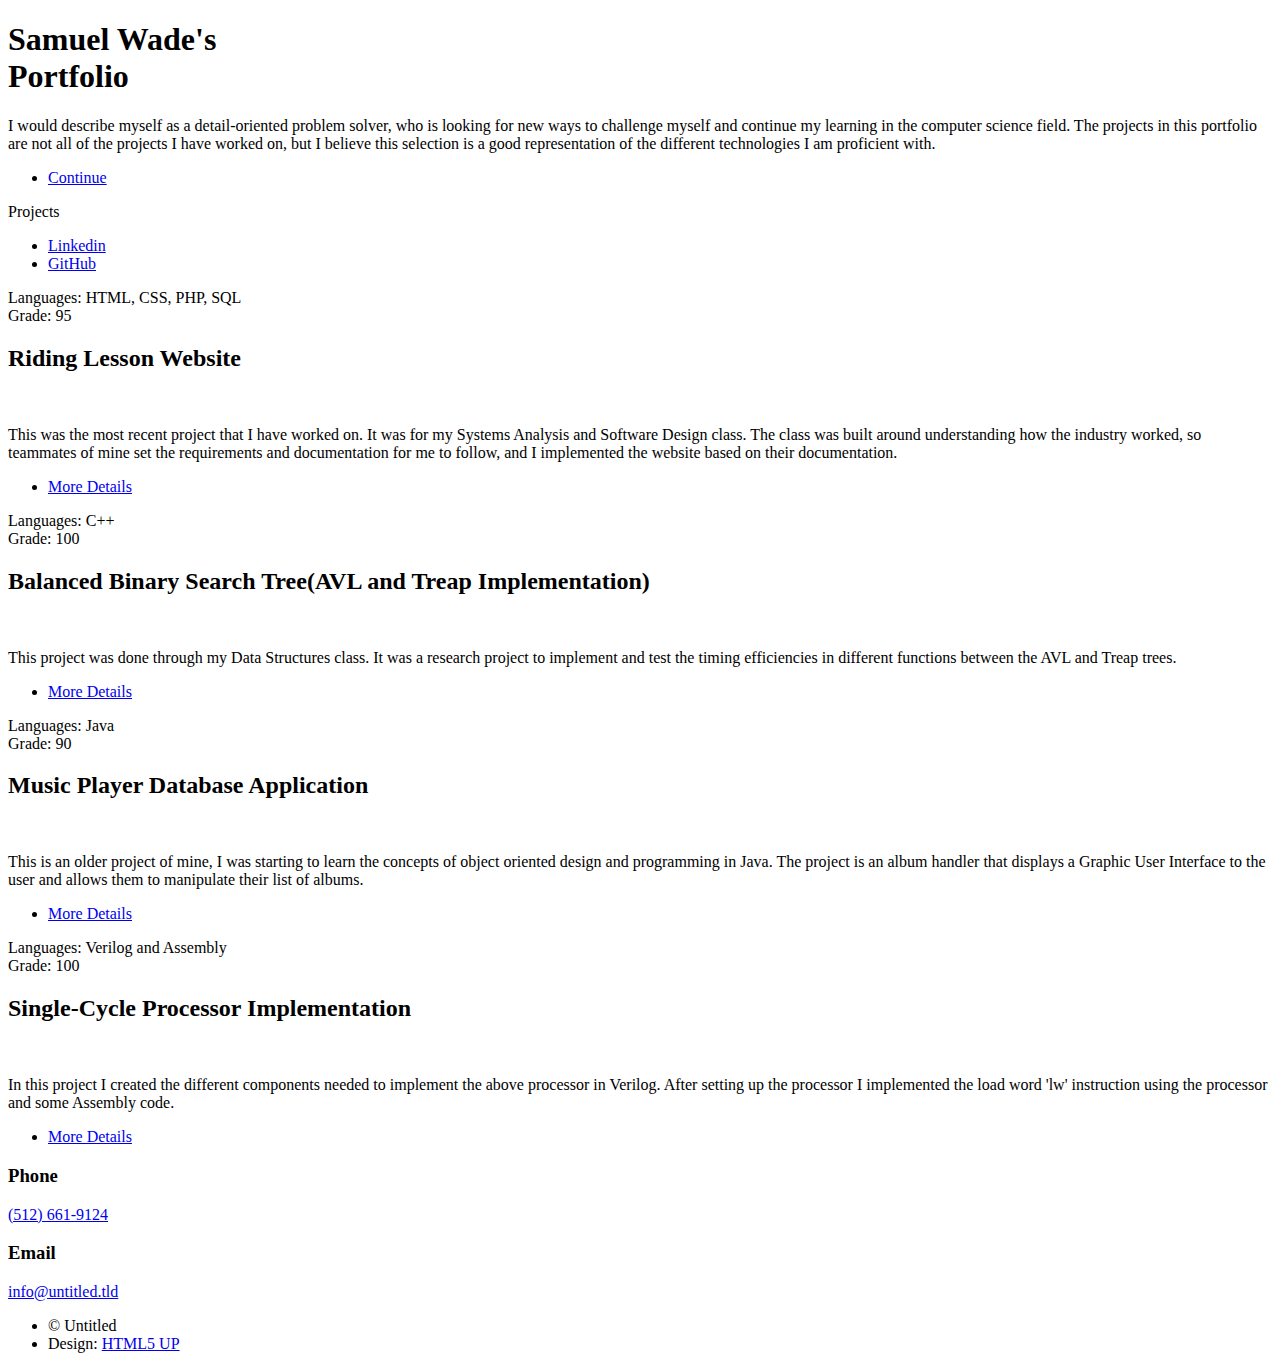
==== index.html @ 302fd36e "Add files via upload" ====
<!DOCTYPE HTML>
<!--
	Massively by HTML5 UP
	html5up.net | @ajlkn
	Free for personal and commercial use under the CCA 3.0 license (html5up.net/license)
-->
<html>
	<head>
		<title>Samuel Wade Portfolio</title>
		<meta charset="utf-8" />
		<meta name="viewport" content="width=device-width, initial-scale=1, user-scalable=no" />
		<link rel="stylesheet" href="assets/css/main.css" />
		<noscript><link rel="stylesheet" href="assets/css/noscript.css" /></noscript>
	</head>
	<body class="is-preload">

		<!-- Wrapper -->
			<div id="wrapper" class="fade-in">

				<!-- Intro -->
					<div id="intro">
						<h1>Samuel Wade's<br />
						Portfolio</h1>
						<p>I would describe myself as a detail-oriented problem solver, who is looking for new ways to challenge myself and continue my learning in the computer science field. The projects in this portfolio are not all of the projects I have worked on, but I believe this selection is a good representation of the different technologies I am proficient with<a href="https://html5up.net/license"></a>.</p>
						<ul class="actions">
							<li><a href="#header" class="button icon solid solo fa-arrow-down scrolly">Continue</a></li>
						</ul>
					</div>

				<!-- Header -->
					<header id="header">
						<a class="logo">Projects</a>
					</header>

				<!-- Nav -->
					<nav id="nav">
						<ul class="icons">
							<li><a href="#" class="icon brands fa-linkedin"><span class="label">Linkedin</span></a></li>
							<li><a href="#" class="icon brands fa-github"><span class="label">GitHub</span></a></li>
						</ul>
					</nav>

				<!-- Main -->
					<div id="main">

						<!-- Posts -->
							<section class="posts">
								<article>
									<header>
										<span class="date">Languages: HTML, CSS, PHP, SQL <br> Grade: 95</span>
										<h2>Riding Lesson Website<br /></h2>
									</header>
									<img src="images/sysAnalysis/home.png" alt=""  class="image fit"/>
									<p>This was the most recent project that I have worked on. It was for my Systems Analysis and Software Design class. The class was built around understanding how the industry worked, so teammates of mine set the requirements and documentation for me to follow, and I implemented the website based on their documentation.</p>
									<ul class="actions special">
										<li><a href="/project1.html" class="button">More Details</a></li>
									</ul>
								</article>
								<article>
									<header>
										<span class="date">Languages: C++ <br> Grade: 100</span>
										<h2>Balanced Binary Search Tree(AVL and Treap Implementation)<br /></h2>
									</header>
									<img src="images/balancedBinarySearchTree/example.png" alt="" class="image fit"/>
									<p>This project was done through my Data Structures class. It was a research project to implement and test the timing efficiencies in different functions between the AVL and Treap trees.</p>
									<ul class="actions special">
										<li><a href="project2.html" class="button">More Details</a></li>
									</ul>
								</article>
								<article>
									<header>
										<span class="date">Languages: Java <br> Grade: 90</span>
										<h2>Music Player Database Application<br /></h2>
									</header>
									<img src="images/musicPlayer/JavaProjectLaunch.JPG" alt="" class="image fit"/>
									<p>This is an older project of mine, I was starting to learn the concepts of object oriented design and programming in Java. The project is an album handler that displays a Graphic User Interface to the user and allows them to manipulate their list of albums.</p>
									<ul class="actions special">
										<li><a href="project3.html" class="button">More Details</a></li>
									</ul>
								</article>
								<article>
									<header>
										<span class="date">Languages: Verilog and Assembly <br> Grade: 100</span>
										<h2>Single-Cycle Processor Implementation<br /></h2>
									</header>
									<img src="images/verilog/singlecycleprocessor.png" alt="" class="image fit"/>
									<p>In this project I created the different components needed to implement the above processor in Verilog. After setting up the processor I implemented the load word 'lw' instruction using the processor and some Assembly code.</p>
									<ul class="actions special">
										<li><a href="project4.html" class="button">More Details</a></li>
									</ul>
								</article>
							</section>



					</div>

				<!-- Footer -->
					<footer id="footer">
						<section class="split contact">
							<section>
								<h3>Phone</h3>
								<p><a href="#">(512) 661-9124</a></p>
							</section>
							<section>
								<h3>Email</h3>
								<p><a href="#">info@untitled.tld</a></p>
							</section>
						</section>
					</footer>

				<!-- Copyright -->
				<div id="copyright">
						<ul><li>&copy; Untitled</li><li>Design: <a href="https://html5up.net">HTML5 UP</a></li></ul>
					</div>
				
			</div>

		<!-- Scripts -->
			<script src="assets/js/jquery.min.js"></script>
			<script src="assets/js/jquery.scrollex.min.js"></script>
			<script src="assets/js/jquery.scrolly.min.js"></script>
			<script src="assets/js/browser.min.js"></script>
			<script src="assets/js/breakpoints.min.js"></script>
			<script src="assets/js/util.js"></script>
			<script src="assets/js/main.js"></script>

	</body>
</html>
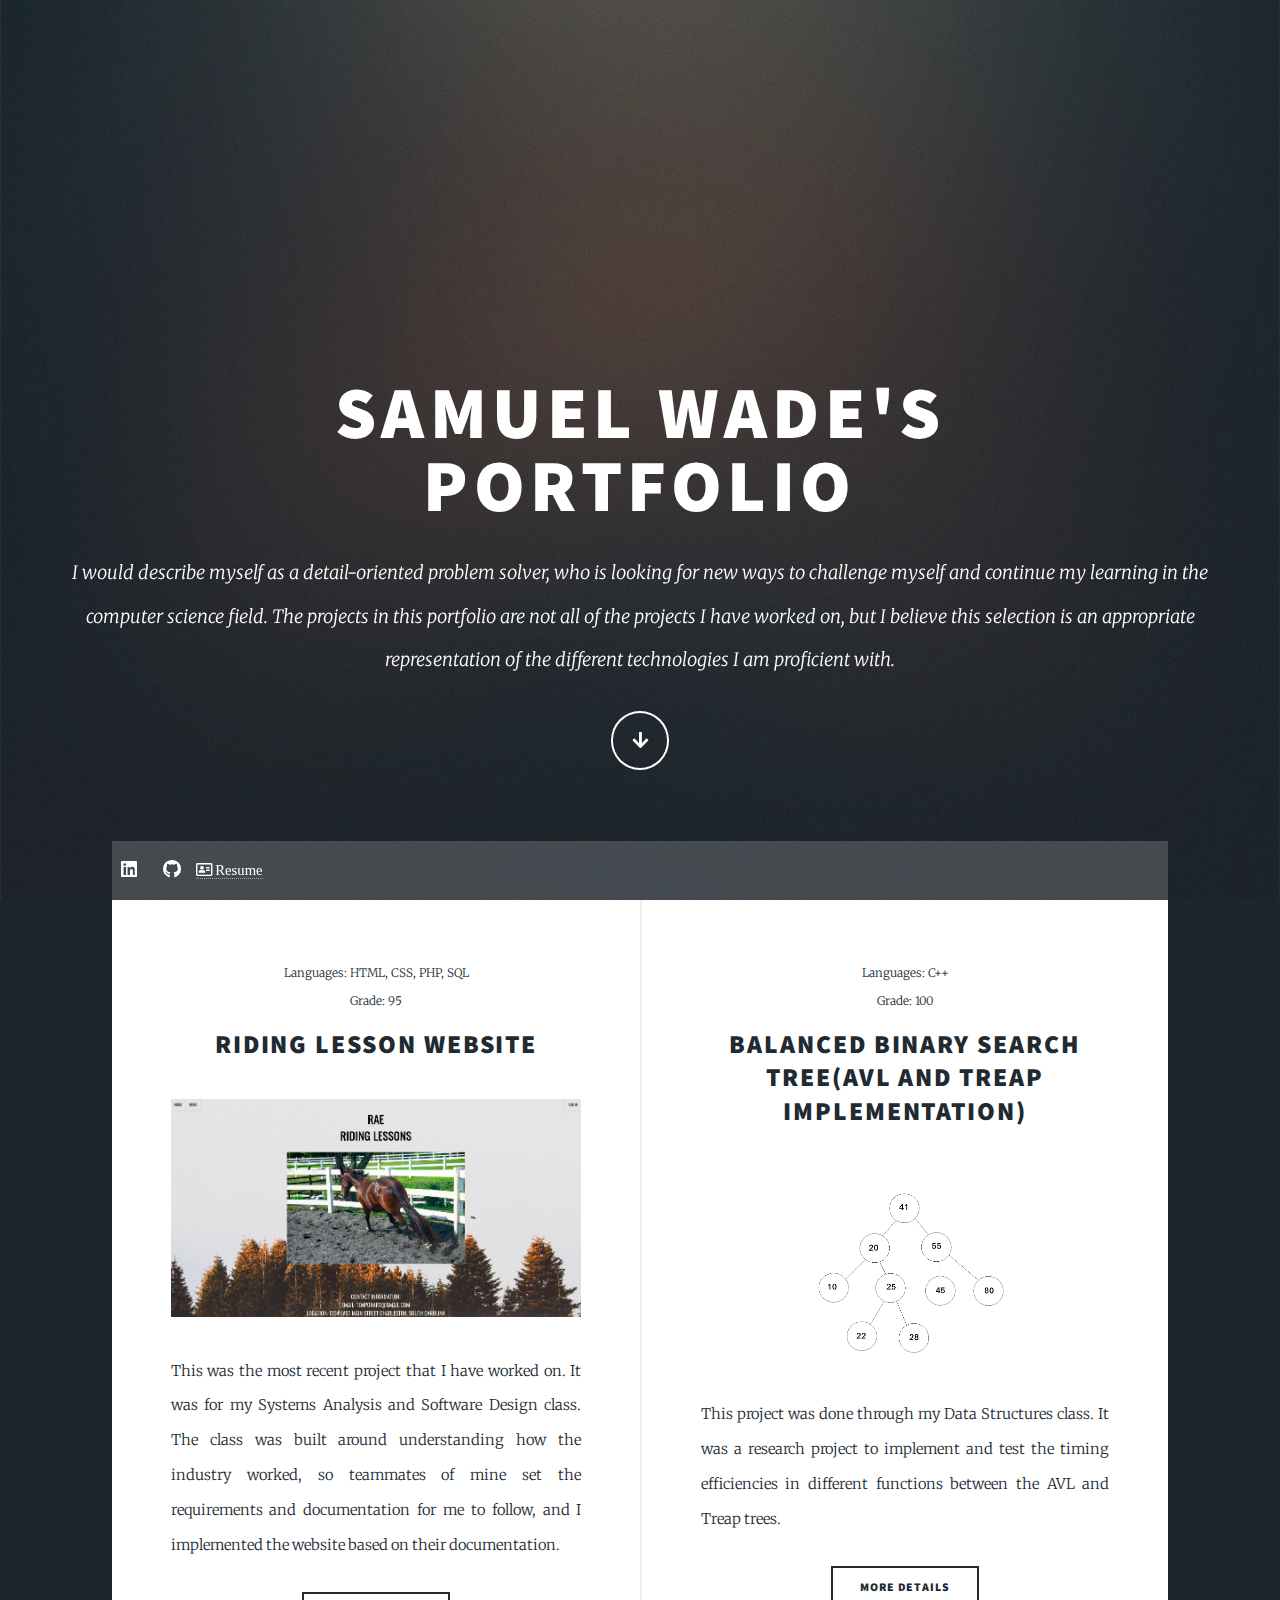
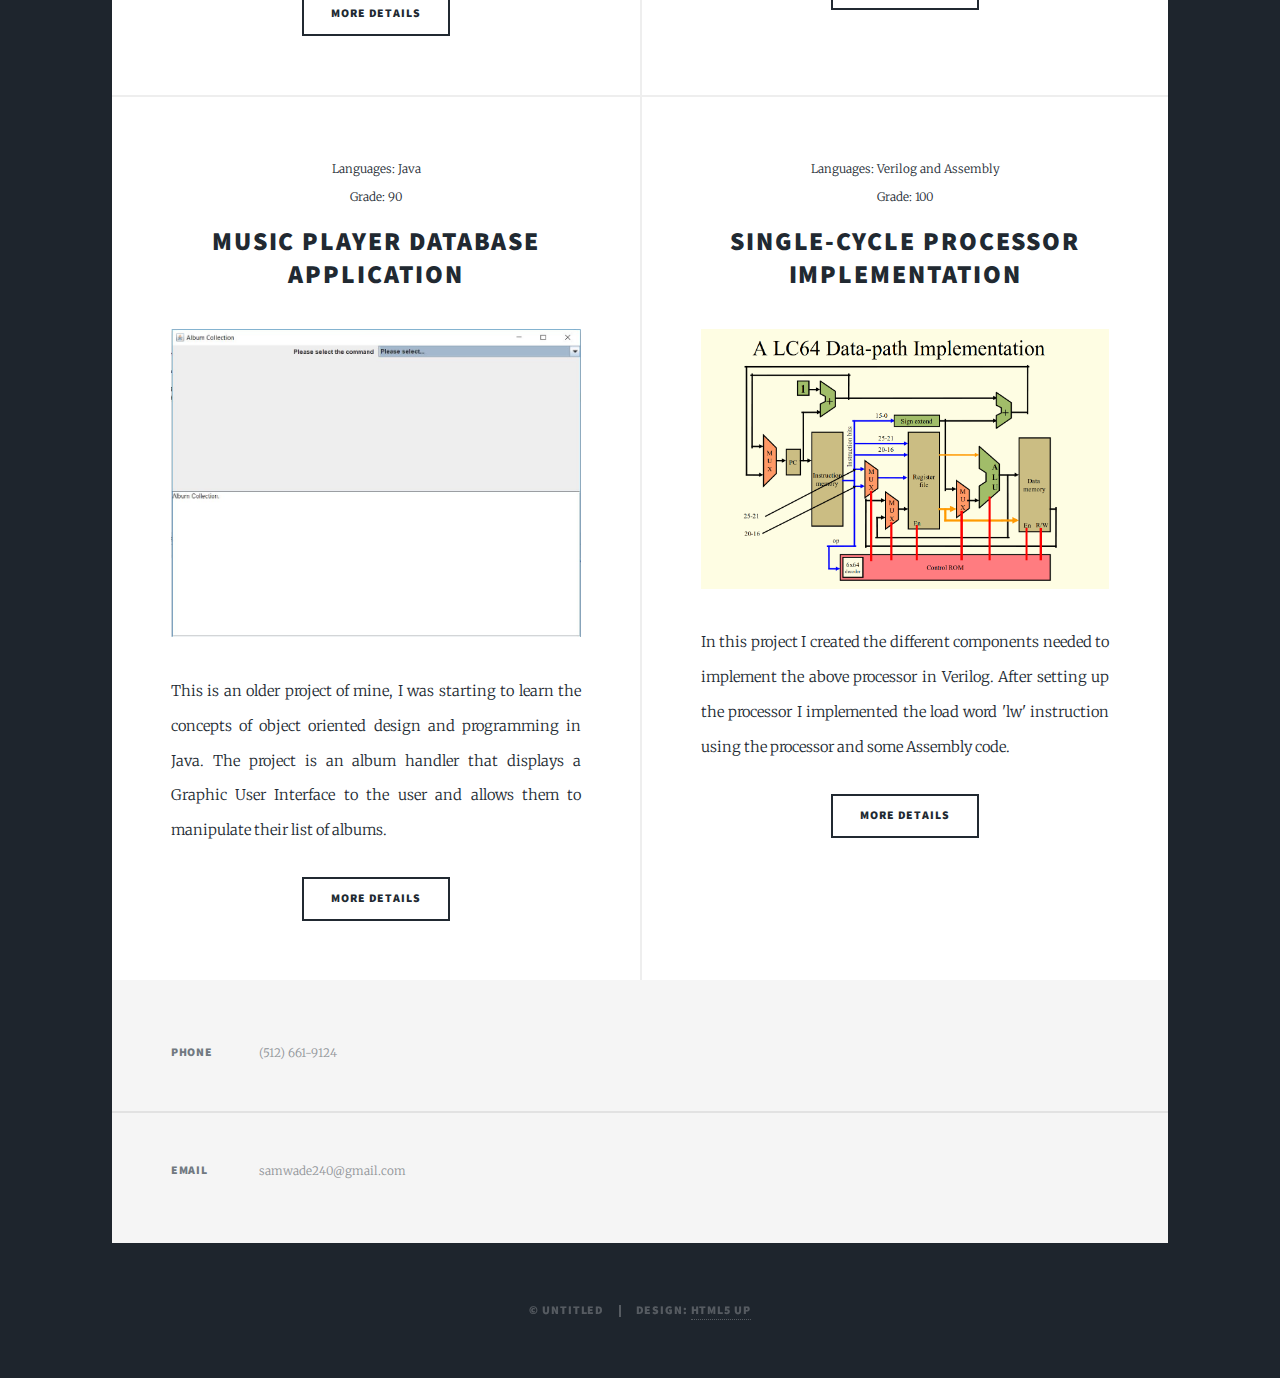
==== commit 844946bd: "assets" ====
--- a/index.html
+++ b/index.html
@@ -21,7 +21,7 @@
 					<div id="intro">
 						<h1>Samuel Wade's<br />
 						Portfolio</h1>
-						<p>I would describe myself as a detail-oriented problem solver, who is looking for new ways to challenge myself and continue my learning in the computer science field. The projects in this portfolio are not all of the projects I have worked on, but I believe this selection is a good representation of the different technologies I am proficient with<a href="https://html5up.net/license"></a>.</p>
+						<p>I would describe myself as a detail-oriented problem solver, who is looking for new ways to challenge myself and continue my learning in the computer science field. The projects in this portfolio are not all of the projects I have worked on, but I believe this selection is an appropriate representation of the different technologies I am proficient with<a href="https://html5up.net/license"></a>.</p>
 						<ul class="actions">
 							<li><a href="#header" class="button icon solid solo fa-arrow-down scrolly">Continue</a></li>
 						</ul>
@@ -35,8 +35,9 @@
 				<!-- Nav -->
 					<nav id="nav">
 						<ul class="icons">
-							<li><a href="#" class="icon brands fa-linkedin"><span class="label">Linkedin</span></a></li>
-							<li><a href="#" class="icon brands fa-github"><span class="label">GitHub</span></a></li>
+							<li><a href="https://www.linkedin.com/in/samuel-wade-497106202/" class="icon brands fa-linkedin"><span class="label">Linkedin</span></a></li>
+							<li><a href="https://github.com/samwade240" class="icon brands fa-github"><span class="label">GitHub</span></a></li>
+							<li><a href="./resume.html" class="far fa-address-card"><span class="label"> Resume</span></a></li>
 						</ul>
 					</nav>
 
@@ -100,11 +101,11 @@
 						<section class="split contact">
 							<section>
 								<h3>Phone</h3>
-								<p><a href="#">(512) 661-9124</a></p>
+								<p>(512) 661-9124</p>
 							</section>
 							<section>
 								<h3>Email</h3>
-								<p><a href="#">info@untitled.tld</a></p>
+								<p>samwade240@gmail.com</p>
 							</section>
 						</section>
 					</footer>
--- a/assets/css/main.css
+++ b/assets/css/main.css
@@ -0,0 +1,4695 @@
+@import url(fontawesome-all.min.css);
+@import url("https://fonts.googleapis.com/css?family=Merriweather:300,700,300italic,700italic|Source+Sans+Pro:900");
+
+/*
+	Massively by HTML5 UP
+	html5up.net | @ajlkn
+	Free for personal and commercial use under the CCA 3.0 license (html5up.net/license)
+*/
+
+html, body, div, span, applet, object,
+iframe, h1, h2, h3, h4, h5, h6, p, blockquote,
+pre, a, abbr, acronym, address, big, cite,
+code, del, dfn, em, img, ins, kbd, q, s, samp,
+small, strike, strong, sub, sup, tt, var, b,
+u, i, center, dl, dt, dd, ol, ul, li, fieldset,
+form, label, legend, table, caption, tbody,
+tfoot, thead, tr, th, td, article, aside,
+canvas, details, embed, figure, figcaption,
+footer, header, hgroup, menu, nav, output, ruby,
+section, summary, time, mark, audio, video {
+	margin: 0;
+	padding: 0;
+	border: 0;
+	font-size: 100%;
+	font: inherit;
+	vertical-align: baseline;}
+
+article, aside, details, figcaption, figure,
+footer, header, hgroup, menu, nav, section {
+	display: block;}
+
+body {
+	line-height: 1;
+}
+
+ol, ul {
+	list-style: none;
+}
+
+blockquote, q {
+	quotes: none;
+}
+
+	blockquote:before, blockquote:after, q:before, q:after {
+		content: '';
+		content: none;
+	}
+
+table {
+	border-collapse: collapse;
+	border-spacing: 0;
+}
+
+body {
+	-webkit-text-size-adjust: none;
+}
+
+mark {
+	background-color: transparent;
+	color: inherit;
+}
+
+input::-moz-focus-inner {
+	border: 0;
+	padding: 0;
+}
+
+input, select, textarea {
+	-moz-appearance: none;
+	-webkit-appearance: none;
+	-ms-appearance: none;
+	appearance: none;
+}
+
+/* Basic */
+
+	@-ms-viewport {
+		width: device-width;
+	}
+
+	body {
+		-ms-overflow-style: scrollbar;
+	}
+
+	@media screen and (max-width: 480px) {
+
+		html, body {
+			min-width: 320px;
+		}
+
+	}
+
+	html {
+		box-sizing: border-box;
+	}
+
+	*, *:before, *:after {
+		box-sizing: inherit;
+	}
+
+	body {
+		background-color: #1e252d;
+	}
+
+		body.is-preload *, body.is-preload *:before, body.is-preload *:after {
+			-moz-animation: none !important;
+			-webkit-animation: none !important;
+			-ms-animation: none !important;
+			animation: none !important;
+			-moz-transition: none !important;
+			-webkit-transition: none !important;
+			-ms-transition: none !important;
+			transition: none !important;
+		}
+
+/* Type */
+
+	html {
+		font-size: 16pt;
+	}
+
+		@media screen and (max-width: 1680px) {
+
+			html {
+				font-size: 12pt;
+			}
+
+		}
+
+		@media screen and (max-width: 1280px) {
+
+			html {
+				font-size: 11pt;
+			}
+
+		}
+
+		@media screen and (max-width: 360px) {
+
+			html {
+				font-size: 10pt;
+			}
+
+		}
+
+	body {
+		color: #212931;
+	}
+
+	body, input, select, textarea {
+		font-family: "Merriweather", Georgia, serif;
+		font-weight: 300;
+		font-size: 1rem;
+		line-height: 2.375;
+	}
+
+	a {
+		-moz-transition: color 0.2s ease-in-out, background-color 0.2s ease-in-out, border-color 0.2s ease-in-out, box-shadow 0.2s ease-in-out;
+		-webkit-transition: color 0.2s ease-in-out, background-color 0.2s ease-in-out, border-color 0.2s ease-in-out, box-shadow 0.2s ease-in-out;
+		-ms-transition: color 0.2s ease-in-out, background-color 0.2s ease-in-out, border-color 0.2s ease-in-out, box-shadow 0.2s ease-in-out;
+		transition: color 0.2s ease-in-out, background-color 0.2s ease-in-out, border-color 0.2s ease-in-out, box-shadow 0.2s ease-in-out;
+		border-bottom: dotted 1px;
+		text-decoration: none;
+	}
+
+		a:hover {
+			border-bottom-color: transparent;
+		}
+
+	strong, b {
+		font-weight: 600;
+	}
+
+	em, i {
+		font-style: italic;
+	}
+
+	p {
+		text-align: justify;
+		margin: 0 0 2rem 0;
+	}
+
+	h1, h2, h3, h4, h5, h6 {
+		font-family: "Source Sans Pro", Helvetica, sans-serif;
+		font-weight: 900;
+		line-height: 1.5;
+		letter-spacing: 0.075em;
+		text-transform: uppercase;
+		margin: 0 0 1rem 0;
+	}
+
+		h1 a, h2 a, h3 a, h4 a, h5 a, h6 a {
+			border-bottom: 0;
+			color: inherit;
+			text-decoration: none;
+		}
+
+	h1 {
+		font-size: 4rem;
+		line-height: 1.1;
+		margin: 0 0 2rem 0;
+	}
+
+	h2 {
+		font-size: 1.75rem;
+		line-height: 1.3;
+		margin: 0 0 1.5rem 0;
+	}
+
+	h3 {
+		font-size: 1.25rem;
+		margin: 0 0 1.5rem 0;
+	}
+
+	h4 {
+		font-size: 1rem;
+	}
+
+	h5 {
+		font-size: 0.9rem;
+	}
+
+	h6 {
+		font-size: 0.8rem;
+	}
+
+	sub {
+		font-size: 0.8rem;
+		position: relative;
+		top: 0.5rem;
+	}
+
+	sup {
+		font-size: 0.8rem;
+		position: relative;
+		top: -0.5rem;
+	}
+
+	blockquote {
+		border-left: solid 4px;
+		font-style: italic;
+		margin: 0 0 2rem 0;
+		padding: 0.5rem 0 0.5rem 2rem;
+	}
+
+	code {
+		border: solid 2px;
+		font-family: "Courier New", monospace;
+		font-size: 0.9rem;
+		margin: 0 0.25rem;
+		padding: 0.25rem 0.65rem;
+	}
+
+	pre {
+		-webkit-overflow-scrolling: touch;
+		font-family: "Courier New", monospace;
+		font-size: 0.9rem;
+		margin: 0 0 2rem 0;
+	}
+
+		pre code {
+			display: block;
+			line-height: 1.75;
+			padding: 1rem 1.5rem;
+			overflow-x: auto;
+		}
+
+	hr {
+		border: 0;
+		border-bottom: solid 2px;
+		margin: 3rem 0;
+	}
+
+		hr.major {
+			margin: 5rem 0;
+		}
+
+	.align-left {
+		text-align: left;
+	}
+
+	.align-center {
+		text-align: center;
+	}
+
+	.align-right {
+		text-align: right;
+	}
+
+	input, select, textarea {
+		color: #212931;
+	}
+
+	a {
+		color: #212931;
+		border-bottom-color: rgba(33, 41, 49, 0.5);
+	}
+
+		a:hover {
+			border-bottom-color: transparent;
+			color: #18bfef !important;
+		}
+
+	strong, b {
+		color: #212931;
+	}
+
+	h1, h2, h3, h4, h5, h6 {
+		color: #212931;
+	}
+
+	blockquote {
+		border-left-color: #eeeeee;
+	}
+
+	code {
+		background: rgba(220, 220, 220, 0.25);
+		border-color: #eeeeee;
+	}
+
+	hr {
+		border-bottom-color: #eeeeee;
+	}
+
+/* Row */
+
+	.row {
+		display: flex;
+		flex-wrap: wrap;
+		box-sizing: border-box;
+		align-items: stretch;
+	}
+
+		.row > * {
+			box-sizing: border-box;
+		}
+
+		.row.gtr-uniform > * > :last-child {
+			margin-bottom: 0;
+		}
+
+		.row.aln-left {
+			justify-content: flex-start;
+		}
+
+		.row.aln-center {
+			justify-content: center;
+		}
+
+		.row.aln-right {
+			justify-content: flex-end;
+		}
+
+		.row.aln-top {
+			align-items: flex-start;
+		}
+
+		.row.aln-middle {
+			align-items: center;
+		}
+
+		.row.aln-bottom {
+			align-items: flex-end;
+		}
+
+		.row > .imp {
+			order: -1;
+		}
+
+		.row > .col-1 {
+			width: 8.33333%;
+		}
+
+		.row > .off-1 {
+			margin-left: 8.33333%;
+		}
+
+		.row > .col-2 {
+			width: 16.66667%;
+		}
+
+		.row > .off-2 {
+			margin-left: 16.66667%;
+		}
+
+		.row > .col-3 {
+			width: 25%;
+		}
+
+		.row > .off-3 {
+			margin-left: 25%;
+		}
+
+		.row > .col-4 {
+			width: 33.33333%;
+		}
+
+		.row > .off-4 {
+			margin-left: 33.33333%;
+		}
+
+		.row > .col-5 {
+			width: 41.66667%;
+		}
+
+		.row > .off-5 {
+			margin-left: 41.66667%;
+		}
+
+		.row > .col-6 {
+			width: 50%;
+		}
+
+		.row > .off-6 {
+			margin-left: 50%;
+		}
+
+		.row > .col-7 {
+			width: 58.33333%;
+		}
+
+		.row > .off-7 {
+			margin-left: 58.33333%;
+		}
+
+		.row > .col-8 {
+			width: 66.66667%;
+		}
+
+		.row > .off-8 {
+			margin-left: 66.66667%;
+		}
+
+		.row > .col-9 {
+			width: 75%;
+		}
+
+		.row > .off-9 {
+			margin-left: 75%;
+		}
+
+		.row > .col-10 {
+			width: 83.33333%;
+		}
+
+		.row > .off-10 {
+			margin-left: 83.33333%;
+		}
+
+		.row > .col-11 {
+			width: 91.66667%;
+		}
+
+		.row > .off-11 {
+			margin-left: 91.66667%;
+		}
+
+		.row > .col-12 {
+			width: 100%;
+		}
+
+		.row > .off-12 {
+			margin-left: 100%;
+		}
+
+		.row.gtr-0 {
+			margin-top: 0;
+			margin-left: 0rem;
+		}
+
+			.row.gtr-0 > * {
+				padding: 0 0 0 0rem;
+			}
+
+			.row.gtr-0.gtr-uniform {
+				margin-top: 0rem;
+			}
+
+				.row.gtr-0.gtr-uniform > * {
+					padding-top: 0rem;
+				}
+
+		.row.gtr-25 {
+			margin-top: 0;
+			margin-left: -0.375rem;
+		}
+
+			.row.gtr-25 > * {
+				padding: 0 0 0 0.375rem;
+			}
+
+			.row.gtr-25.gtr-uniform {
+				margin-top: -0.375rem;
+			}
+
+				.row.gtr-25.gtr-uniform > * {
+					padding-top: 0.375rem;
+				}
+
+		.row.gtr-50 {
+			margin-top: 0;
+			margin-left: -0.75rem;
+		}
+
+			.row.gtr-50 > * {
+				padding: 0 0 0 0.75rem;
+			}
+
+			.row.gtr-50.gtr-uniform {
+				margin-top: -0.75rem;
+			}
+
+				.row.gtr-50.gtr-uniform > * {
+					padding-top: 0.75rem;
+				}
+
+		.row {
+			margin-top: 0;
+			margin-left: -1.5rem;
+		}
+
+			.row > * {
+				padding: 0 0 0 1.5rem;
+			}
+
+			.row.gtr-uniform {
+				margin-top: -1.5rem;
+			}
+
+				.row.gtr-uniform > * {
+					padding-top: 1.5rem;
+				}
+
+		.row.gtr-150 {
+			margin-top: 0;
+			margin-left: -2.25rem;
+		}
+
+			.row.gtr-150 > * {
+				padding: 0 0 0 2.25rem;
+			}
+
+			.row.gtr-150.gtr-uniform {
+				margin-top: -2.25rem;
+			}
+
+				.row.gtr-150.gtr-uniform > * {
+					padding-top: 2.25rem;
+				}
+
+		.row.gtr-200 {
+			margin-top: 0;
+			margin-left: -3rem;
+		}
+
+			.row.gtr-200 > * {
+				padding: 0 0 0 3rem;
+			}
+
+			.row.gtr-200.gtr-uniform {
+				margin-top: -3rem;
+			}
+
+				.row.gtr-200.gtr-uniform > * {
+					padding-top: 3rem;
+				}
+
+		@media screen and (max-width: 1680px) {
+
+			.row {
+				display: flex;
+				flex-wrap: wrap;
+				box-sizing: border-box;
+				align-items: stretch;
+			}
+
+				.row > * {
+					box-sizing: border-box;
+				}
+
+				.row.gtr-uniform > * > :last-child {
+					margin-bottom: 0;
+				}
+
+				.row.aln-left {
+					justify-content: flex-start;
+				}
+
+				.row.aln-center {
+					justify-content: center;
+				}
+
+				.row.aln-right {
+					justify-content: flex-end;
+				}
+
+				.row.aln-top {
+					align-items: flex-start;
+				}
+
+				.row.aln-middle {
+					align-items: center;
+				}
+
+				.row.aln-bottom {
+					align-items: flex-end;
+				}
+
+				.row > .imp-xlarge {
+					order: -1;
+				}
+
+				.row > .col-1-xlarge {
+					width: 8.33333%;
+				}
+
+				.row > .off-1-xlarge {
+					margin-left: 8.33333%;
+				}
+
+				.row > .col-2-xlarge {
+					width: 16.66667%;
+				}
+
+				.row > .off-2-xlarge {
+					margin-left: 16.66667%;
+				}
+
+				.row > .col-3-xlarge {
+					width: 25%;
+				}
+
+				.row > .off-3-xlarge {
+					margin-left: 25%;
+				}
+
+				.row > .col-4-xlarge {
+					width: 33.33333%;
+				}
+
+				.row > .off-4-xlarge {
+					margin-left: 33.33333%;
+				}
+
+				.row > .col-5-xlarge {
+					width: 41.66667%;
+				}
+
+				.row > .off-5-xlarge {
+					margin-left: 41.66667%;
+				}
+
+				.row > .col-6-xlarge {
+					width: 50%;
+				}
+
+				.row > .off-6-xlarge {
+					margin-left: 50%;
+				}
+
+				.row > .col-7-xlarge {
+					width: 58.33333%;
+				}
+
+				.row > .off-7-xlarge {
+					margin-left: 58.33333%;
+				}
+
+				.row > .col-8-xlarge {
+					width: 66.66667%;
+				}
+
+				.row > .off-8-xlarge {
+					margin-left: 66.66667%;
+				}
+
+				.row > .col-9-xlarge {
+					width: 75%;
+				}
+
+				.row > .off-9-xlarge {
+					margin-left: 75%;
+				}
+
+				.row > .col-10-xlarge {
+					width: 83.33333%;
+				}
+
+				.row > .off-10-xlarge {
+					margin-left: 83.33333%;
+				}
+
+				.row > .col-11-xlarge {
+					width: 91.66667%;
+				}
+
+				.row > .off-11-xlarge {
+					margin-left: 91.66667%;
+				}
+
+				.row > .col-12-xlarge {
+					width: 100%;
+				}
+
+				.row > .off-12-xlarge {
+					margin-left: 100%;
+				}
+
+				.row.gtr-0 {
+					margin-top: 0;
+					margin-left: 0rem;
+				}
+
+					.row.gtr-0 > * {
+						padding: 0 0 0 0rem;
+					}
+
+					.row.gtr-0.gtr-uniform {
+						margin-top: 0rem;
+					}
+
+						.row.gtr-0.gtr-uniform > * {
+							padding-top: 0rem;
+						}
+
+				.row.gtr-25 {
+					margin-top: 0;
+					margin-left: -0.375rem;
+				}
+
+					.row.gtr-25 > * {
+						padding: 0 0 0 0.375rem;
+					}
+
+					.row.gtr-25.gtr-uniform {
+						margin-top: -0.375rem;
+					}
+
+						.row.gtr-25.gtr-uniform > * {
+							padding-top: 0.375rem;
+						}
+
+				.row.gtr-50 {
+					margin-top: 0;
+					margin-left: -0.75rem;
+				}
+
+					.row.gtr-50 > * {
+						padding: 0 0 0 0.75rem;
+					}
+
+					.row.gtr-50.gtr-uniform {
+						margin-top: -0.75rem;
+					}
+
+						.row.gtr-50.gtr-uniform > * {
+							padding-top: 0.75rem;
+						}
+
+				.row {
+					margin-top: 0;
+					margin-left: -1.5rem;
+				}
+
+					.row > * {
+						padding: 0 0 0 1.5rem;
+					}
+
+					.row.gtr-uniform {
+						margin-top: -1.5rem;
+					}
+
+						.row.gtr-uniform > * {
+							padding-top: 1.5rem;
+						}
+
+				.row.gtr-150 {
+					margin-top: 0;
+					margin-left: -2.25rem;
+				}
+
+					.row.gtr-150 > * {
+						padding: 0 0 0 2.25rem;
+					}
+
+					.row.gtr-150.gtr-uniform {
+						margin-top: -2.25rem;
+					}
+
+						.row.gtr-150.gtr-uniform > * {
+							padding-top: 2.25rem;
+						}
+
+				.row.gtr-200 {
+					margin-top: 0;
+					margin-left: -3rem;
+				}
+
+					.row.gtr-200 > * {
+						padding: 0 0 0 3rem;
+					}
+
+					.row.gtr-200.gtr-uniform {
+						margin-top: -3rem;
+					}
+
+						.row.gtr-200.gtr-uniform > * {
+							padding-top: 3rem;
+						}
+
+		}
+
+		@media screen and (max-width: 1280px) {
+
+			.row {
+				display: flex;
+				flex-wrap: wrap;
+				box-sizing: border-box;
+				align-items: stretch;
+			}
+
+				.row > * {
+					box-sizing: border-box;
+				}
+
+				.row.gtr-uniform > * > :last-child {
+					margin-bottom: 0;
+				}
+
+				.row.aln-left {
+					justify-content: flex-start;
+				}
+
+				.row.aln-center {
+					justify-content: center;
+				}
+
+				.row.aln-right {
+					justify-content: flex-end;
+				}
+
+				.row.aln-top {
+					align-items: flex-start;
+				}
+
+				.row.aln-middle {
+					align-items: center;
+				}
+
+				.row.aln-bottom {
+					align-items: flex-end;
+				}
+
+				.row > .imp-large {
+					order: -1;
+				}
+
+				.row > .col-1-large {
+					width: 8.33333%;
+				}
+
+				.row > .off-1-large {
+					margin-left: 8.33333%;
+				}
+
+				.row > .col-2-large {
+					width: 16.66667%;
+				}
+
+				.row > .off-2-large {
+					margin-left: 16.66667%;
+				}
+
+				.row > .col-3-large {
+					width: 25%;
+				}
+
+				.row > .off-3-large {
+					margin-left: 25%;
+				}
+
+				.row > .col-4-large {
+					width: 33.33333%;
+				}
+
+				.row > .off-4-large {
+					margin-left: 33.33333%;
+				}
+
+				.row > .col-5-large {
+					width: 41.66667%;
+				}
+
+				.row > .off-5-large {
+					margin-left: 41.66667%;
+				}
+
+				.row > .col-6-large {
+					width: 50%;
+				}
+
+				.row > .off-6-large {
+					margin-left: 50%;
+				}
+
+				.row > .col-7-large {
+					width: 58.33333%;
+				}
+
+				.row > .off-7-large {
+					margin-left: 58.33333%;
+				}
+
+				.row > .col-8-large {
+					width: 66.66667%;
+				}
+
+				.row > .off-8-large {
+					margin-left: 66.66667%;
+				}
+
+				.row > .col-9-large {
+					width: 75%;
+				}
+
+				.row > .off-9-large {
+					margin-left: 75%;
+				}
+
+				.row > .col-10-large {
+					width: 83.33333%;
+				}
+
+				.row > .off-10-large {
+					margin-left: 83.33333%;
+				}
+
+				.row > .col-11-large {
+					width: 91.66667%;
+				}
+
+				.row > .off-11-large {
+					margin-left: 91.66667%;
+				}
+
+				.row > .col-12-large {
+					width: 100%;
+				}
+
+				.row > .off-12-large {
+					margin-left: 100%;
+				}
+
+				.row.gtr-0 {
+					margin-top: 0;
+					margin-left: 0rem;
+				}
+
+					.row.gtr-0 > * {
+						padding: 0 0 0 0rem;
+					}
+
+					.row.gtr-0.gtr-uniform {
+						margin-top: 0rem;
+					}
+
+						.row.gtr-0.gtr-uniform > * {
+							padding-top: 0rem;
+						}
+
+				.row.gtr-25 {
+					margin-top: 0;
+					margin-left: -0.375rem;
+				}
+
+					.row.gtr-25 > * {
+						padding: 0 0 0 0.375rem;
+					}
+
+					.row.gtr-25.gtr-uniform {
+						margin-top: -0.375rem;
+					}
+
+						.row.gtr-25.gtr-uniform > * {
+							padding-top: 0.375rem;
+						}
+
+				.row.gtr-50 {
+					margin-top: 0;
+					margin-left: -0.75rem;
+				}
+
+					.row.gtr-50 > * {
+						padding: 0 0 0 0.75rem;
+					}
+
+					.row.gtr-50.gtr-uniform {
+						margin-top: -0.75rem;
+					}
+
+						.row.gtr-50.gtr-uniform > * {
+							padding-top: 0.75rem;
+						}
+
+				.row {
+					margin-top: 0;
+					margin-left: -1.5rem;
+				}
+
+					.row > * {
+						padding: 0 0 0 1.5rem;
+					}
+
+					.row.gtr-uniform {
+						margin-top: -1.5rem;
+					}
+
+						.row.gtr-uniform > * {
+							padding-top: 1.5rem;
+						}
+
+				.row.gtr-150 {
+					margin-top: 0;
+					margin-left: -2.25rem;
+				}
+
+					.row.gtr-150 > * {
+						padding: 0 0 0 2.25rem;
+					}
+
+					.row.gtr-150.gtr-uniform {
+						margin-top: -2.25rem;
+					}
+
+						.row.gtr-150.gtr-uniform > * {
+							padding-top: 2.25rem;
+						}
+
+				.row.gtr-200 {
+					margin-top: 0;
+					margin-left: -3rem;
+				}
+
+					.row.gtr-200 > * {
+						padding: 0 0 0 3rem;
+					}
+
+					.row.gtr-200.gtr-uniform {
+						margin-top: -3rem;
+					}
+
+						.row.gtr-200.gtr-uniform > * {
+							padding-top: 3rem;
+						}
+
+		}
+
+		@media screen and (max-width: 980px) {
+
+			.row {
+				display: flex;
+				flex-wrap: wrap;
+				box-sizing: border-box;
+				align-items: stretch;
+			}
+
+				.row > * {
+					box-sizing: border-box;
+				}
+
+				.row.gtr-uniform > * > :last-child {
+					margin-bottom: 0;
+				}
+
+				.row.aln-left {
+					justify-content: flex-start;
+				}
+
+				.row.aln-center {
+					justify-content: center;
+				}
+
+				.row.aln-right {
+					justify-content: flex-end;
+				}
+
+				.row.aln-top {
+					align-items: flex-start;
+				}
+
+				.row.aln-middle {
+					align-items: center;
+				}
+
+				.row.aln-bottom {
+					align-items: flex-end;
+				}
+
+				.row > .imp-medium {
+					order: -1;
+				}
+
+				.row > .col-1-medium {
+					width: 8.33333%;
+				}
+
+				.row > .off-1-medium {
+					margin-left: 8.33333%;
+				}
+
+				.row > .col-2-medium {
+					width: 16.66667%;
+				}
+
+				.row > .off-2-medium {
+					margin-left: 16.66667%;
+				}
+
+				.row > .col-3-medium {
+					width: 25%;
+				}
+
+				.row > .off-3-medium {
+					margin-left: 25%;
+				}
+
+				.row > .col-4-medium {
+					width: 33.33333%;
+				}
+
+				.row > .off-4-medium {
+					margin-left: 33.33333%;
+				}
+
+				.row > .col-5-medium {
+					width: 41.66667%;
+				}
+
+				.row > .off-5-medium {
+					margin-left: 41.66667%;
+				}
+
+				.row > .col-6-medium {
+					width: 50%;
+				}
+
+				.row > .off-6-medium {
+					margin-left: 50%;
+				}
+
+				.row > .col-7-medium {
+					width: 58.33333%;
+				}
+
+				.row > .off-7-medium {
+					margin-left: 58.33333%;
+				}
+
+				.row > .col-8-medium {
+					width: 66.66667%;
+				}
+
+				.row > .off-8-medium {
+					margin-left: 66.66667%;
+				}
+
+				.row > .col-9-medium {
+					width: 75%;
+				}
+
+				.row > .off-9-medium {
+					margin-left: 75%;
+				}
+
+				.row > .col-10-medium {
+					width: 83.33333%;
+				}
+
+				.row > .off-10-medium {
+					margin-left: 83.33333%;
+				}
+
+				.row > .col-11-medium {
+					width: 91.66667%;
+				}
+
+				.row > .off-11-medium {
+					margin-left: 91.66667%;
+				}
+
+				.row > .col-12-medium {
+					width: 100%;
+				}
+
+				.row > .off-12-medium {
+					margin-left: 100%;
+				}
+
+				.row.gtr-0 {
+					margin-top: 0;
+					margin-left: 0rem;
+				}
+
+					.row.gtr-0 > * {
+						padding: 0 0 0 0rem;
+					}
+
+					.row.gtr-0.gtr-uniform {
+						margin-top: 0rem;
+					}
+
+						.row.gtr-0.gtr-uniform > * {
+							padding-top: 0rem;
+						}
+
+				.row.gtr-25 {
+					margin-top: 0;
+					margin-left: -0.375rem;
+				}
+
+					.row.gtr-25 > * {
+						padding: 0 0 0 0.375rem;
+					}
+
+					.row.gtr-25.gtr-uniform {
+						margin-top: -0.375rem;
+					}
+
+						.row.gtr-25.gtr-uniform > * {
+							padding-top: 0.375rem;
+						}
+
+				.row.gtr-50 {
+					margin-top: 0;
+					margin-left: -0.75rem;
+				}
+
+					.row.gtr-50 > * {
+						padding: 0 0 0 0.75rem;
+					}
+
+					.row.gtr-50.gtr-uniform {
+						margin-top: -0.75rem;
+					}
+
+						.row.gtr-50.gtr-uniform > * {
+							padding-top: 0.75rem;
+						}
+
+				.row {
+					margin-top: 0;
+					margin-left: -1.5rem;
+				}
+
+					.row > * {
+						padding: 0 0 0 1.5rem;
+					}
+
+					.row.gtr-uniform {
+						margin-top: -1.5rem;
+					}
+
+						.row.gtr-uniform > * {
+							padding-top: 1.5rem;
+						}
+
+				.row.gtr-150 {
+					margin-top: 0;
+					margin-left: -2.25rem;
+				}
+
+					.row.gtr-150 > * {
+						padding: 0 0 0 2.25rem;
+					}
+
+					.row.gtr-150.gtr-uniform {
+						margin-top: -2.25rem;
+					}
+
+						.row.gtr-150.gtr-uniform > * {
+							padding-top: 2.25rem;
+						}
+
+				.row.gtr-200 {
+					margin-top: 0;
+					margin-left: -3rem;
+				}
+
+					.row.gtr-200 > * {
+						padding: 0 0 0 3rem;
+					}
+
+					.row.gtr-200.gtr-uniform {
+						margin-top: -3rem;
+					}
+
+						.row.gtr-200.gtr-uniform > * {
+							padding-top: 3rem;
+						}
+
+		}
+
+		@media screen and (max-width: 736px) {
+
+			.row {
+				display: flex;
+				flex-wrap: wrap;
+				box-sizing: border-box;
+				align-items: stretch;
+			}
+
+				.row > * {
+					box-sizing: border-box;
+				}
+
+				.row.gtr-uniform > * > :last-child {
+					margin-bottom: 0;
+				}
+
+				.row.aln-left {
+					justify-content: flex-start;
+				}
+
+				.row.aln-center {
+					justify-content: center;
+				}
+
+				.row.aln-right {
+					justify-content: flex-end;
+				}
+
+				.row.aln-top {
+					align-items: flex-start;
+				}
+
+				.row.aln-middle {
+					align-items: center;
+				}
+
+				.row.aln-bottom {
+					align-items: flex-end;
+				}
+
+				.row > .imp-small {
+					order: -1;
+				}
+
+				.row > .col-1-small {
+					width: 8.33333%;
+				}
+
+				.row > .off-1-small {
+					margin-left: 8.33333%;
+				}
+
+				.row > .col-2-small {
+					width: 16.66667%;
+				}
+
+				.row > .off-2-small {
+					margin-left: 16.66667%;
+				}
+
+				.row > .col-3-small {
+					width: 25%;
+				}
+
+				.row > .off-3-small {
+					margin-left: 25%;
+				}
+
+				.row > .col-4-small {
+					width: 33.33333%;
+				}
+
+				.row > .off-4-small {
+					margin-left: 33.33333%;
+				}
+
+				.row > .col-5-small {
+					width: 41.66667%;
+				}
+
+				.row > .off-5-small {
+					margin-left: 41.66667%;
+				}
+
+				.row > .col-6-small {
+					width: 50%;
+				}
+
+				.row > .off-6-small {
+					margin-left: 50%;
+				}
+
+				.row > .col-7-small {
+					width: 58.33333%;
+				}
+
+				.row > .off-7-small {
+					margin-left: 58.33333%;
+				}
+
+				.row > .col-8-small {
+					width: 66.66667%;
+				}
+
+				.row > .off-8-small {
+					margin-left: 66.66667%;
+				}
+
+				.row > .col-9-small {
+					width: 75%;
+				}
+
+				.row > .off-9-small {
+					margin-left: 75%;
+				}
+
+				.row > .col-10-small {
+					width: 83.33333%;
+				}
+
+				.row > .off-10-small {
+					margin-left: 83.33333%;
+				}
+
+				.row > .col-11-small {
+					width: 91.66667%;
+				}
+
+				.row > .off-11-small {
+					margin-left: 91.66667%;
+				}
+
+				.row > .col-12-small {
+					width: 100%;
+				}
+
+				.row > .off-12-small {
+					margin-left: 100%;
+				}
+
+				.row.gtr-0 {
+					margin-top: 0;
+					margin-left: 0rem;
+				}
+
+					.row.gtr-0 > * {
+						padding: 0 0 0 0rem;
+					}
+
+					.row.gtr-0.gtr-uniform {
+						margin-top: 0rem;
+					}
+
+						.row.gtr-0.gtr-uniform > * {
+							padding-top: 0rem;
+						}
+
+				.row.gtr-25 {
+					margin-top: 0;
+					margin-left: -0.375rem;
+				}
+
+					.row.gtr-25 > * {
+						padding: 0 0 0 0.375rem;
+					}
+
+					.row.gtr-25.gtr-uniform {
+						margin-top: -0.375rem;
+					}
+
+						.row.gtr-25.gtr-uniform > * {
+							padding-top: 0.375rem;
+						}
+
+				.row.gtr-50 {
+					margin-top: 0;
+					margin-left: -0.75rem;
+				}
+
+					.row.gtr-50 > * {
+						padding: 0 0 0 0.75rem;
+					}
+
+					.row.gtr-50.gtr-uniform {
+						margin-top: -0.75rem;
+					}
+
+						.row.gtr-50.gtr-uniform > * {
+							padding-top: 0.75rem;
+						}
+
+				.row {
+					margin-top: 0;
+					margin-left: -1.5rem;
+				}
+
+					.row > * {
+						padding: 0 0 0 1.5rem;
+					}
+
+					.row.gtr-uniform {
+						margin-top: -1.5rem;
+					}
+
+						.row.gtr-uniform > * {
+							padding-top: 1.5rem;
+						}
+
+				.row.gtr-150 {
+					margin-top: 0;
+					margin-left: -2.25rem;
+				}
+
+					.row.gtr-150 > * {
+						padding: 0 0 0 2.25rem;
+					}
+
+					.row.gtr-150.gtr-uniform {
+						margin-top: -2.25rem;
+					}
+
+						.row.gtr-150.gtr-uniform > * {
+							padding-top: 2.25rem;
+						}
+
+				.row.gtr-200 {
+					margin-top: 0;
+					margin-left: -3rem;
+				}
+
+					.row.gtr-200 > * {
+						padding: 0 0 0 3rem;
+					}
+
+					.row.gtr-200.gtr-uniform {
+						margin-top: -3rem;
+					}
+
+						.row.gtr-200.gtr-uniform > * {
+							padding-top: 3rem;
+						}
+
+		}
+
+		@media screen and (max-width: 480px) {
+
+			.row {
+				display: flex;
+				flex-wrap: wrap;
+				box-sizing: border-box;
+				align-items: stretch;
+			}
+
+				.row > * {
+					box-sizing: border-box;
+				}
+
+				.row.gtr-uniform > * > :last-child {
+					margin-bottom: 0;
+				}
+
+				.row.aln-left {
+					justify-content: flex-start;
+				}
+
+				.row.aln-center {
+					justify-content: center;
+				}
+
+				.row.aln-right {
+					justify-content: flex-end;
+				}
+
+				.row.aln-top {
+					align-items: flex-start;
+				}
+
+				.row.aln-middle {
+					align-items: center;
+				}
+
+				.row.aln-bottom {
+					align-items: flex-end;
+				}
+
+				.row > .imp-xsmall {
+					order: -1;
+				}
+
+				.row > .col-1-xsmall {
+					width: 8.33333%;
+				}
+
+				.row > .off-1-xsmall {
+					margin-left: 8.33333%;
+				}
+
+				.row > .col-2-xsmall {
+					width: 16.66667%;
+				}
+
+				.row > .off-2-xsmall {
+					margin-left: 16.66667%;
+				}
+
+				.row > .col-3-xsmall {
+					width: 25%;
+				}
+
+				.row > .off-3-xsmall {
+					margin-left: 25%;
+				}
+
+				.row > .col-4-xsmall {
+					width: 33.33333%;
+				}
+
+				.row > .off-4-xsmall {
+					margin-left: 33.33333%;
+				}
+
+				.row > .col-5-xsmall {
+					width: 41.66667%;
+				}
+
+				.row > .off-5-xsmall {
+					margin-left: 41.66667%;
+				}
+
+				.row > .col-6-xsmall {
+					width: 50%;
+				}
+
+				.row > .off-6-xsmall {
+					margin-left: 50%;
+				}
+
+				.row > .col-7-xsmall {
+					width: 58.33333%;
+				}
+
+				.row > .off-7-xsmall {
+					margin-left: 58.33333%;
+				}
+
+				.row > .col-8-xsmall {
+					width: 66.66667%;
+				}
+
+				.row > .off-8-xsmall {
+					margin-left: 66.66667%;
+				}
+
+				.row > .col-9-xsmall {
+					width: 75%;
+				}
+
+				.row > .off-9-xsmall {
+					margin-left: 75%;
+				}
+
+				.row > .col-10-xsmall {
+					width: 83.33333%;
+				}
+
+				.row > .off-10-xsmall {
+					margin-left: 83.33333%;
+				}
+
+				.row > .col-11-xsmall {
+					width: 91.66667%;
+				}
+
+				.row > .off-11-xsmall {
+					margin-left: 91.66667%;
+				}
+
+				.row > .col-12-xsmall {
+					width: 100%;
+				}
+
+				.row > .off-12-xsmall {
+					margin-left: 100%;
+				}
+
+				.row.gtr-0 {
+					margin-top: 0;
+					margin-left: 0rem;
+				}
+
+					.row.gtr-0 > * {
+						padding: 0 0 0 0rem;
+					}
+
+					.row.gtr-0.gtr-uniform {
+						margin-top: 0rem;
+					}
+
+						.row.gtr-0.gtr-uniform > * {
+							padding-top: 0rem;
+						}
+
+				.row.gtr-25 {
+					margin-top: 0;
+					margin-left: -0.375rem;
+				}
+
+					.row.gtr-25 > * {
+						padding: 0 0 0 0.375rem;
+					}
+
+					.row.gtr-25.gtr-uniform {
+						margin-top: -0.375rem;
+					}
+
+						.row.gtr-25.gtr-uniform > * {
+							padding-top: 0.375rem;
+						}
+
+				.row.gtr-50 {
+					margin-top: 0;
+					margin-left: -0.75rem;
+				}
+
+					.row.gtr-50 > * {
+						padding: 0 0 0 0.75rem;
+					}
+
+					.row.gtr-50.gtr-uniform {
+						margin-top: -0.75rem;
+					}
+
+						.row.gtr-50.gtr-uniform > * {
+							padding-top: 0.75rem;
+						}
+
+				.row {
+					margin-top: 0;
+					margin-left: -1.5rem;
+				}
+
+					.row > * {
+						padding: 0 0 0 1.5rem;
+					}
+
+					.row.gtr-uniform {
+						margin-top: -1.5rem;
+					}
+
+						.row.gtr-uniform > * {
+							padding-top: 1.5rem;
+						}
+
+				.row.gtr-150 {
+					margin-top: 0;
+					margin-left: -2.25rem;
+				}
+
+					.row.gtr-150 > * {
+						padding: 0 0 0 2.25rem;
+					}
+
+					.row.gtr-150.gtr-uniform {
+						margin-top: -2.25rem;
+					}
+
+						.row.gtr-150.gtr-uniform > * {
+							padding-top: 2.25rem;
+						}
+
+				.row.gtr-200 {
+					margin-top: 0;
+					margin-left: -3rem;
+				}
+
+					.row.gtr-200 > * {
+						padding: 0 0 0 3rem;
+					}
+
+					.row.gtr-200.gtr-uniform {
+						margin-top: -3rem;
+					}
+
+						.row.gtr-200.gtr-uniform > * {
+							padding-top: 3rem;
+						}
+
+		}
+
+		@media screen and (max-width: 360px) {
+
+			.row {
+				display: flex;
+				flex-wrap: wrap;
+				box-sizing: border-box;
+				align-items: stretch;
+			}
+
+				.row > * {
+					box-sizing: border-box;
+				}
+
+				.row.gtr-uniform > * > :last-child {
+					margin-bottom: 0;
+				}
+
+				.row.aln-left {
+					justify-content: flex-start;
+				}
+
+				.row.aln-center {
+					justify-content: center;
+				}
+
+				.row.aln-right {
+					justify-content: flex-end;
+				}
+
+				.row.aln-top {
+					align-items: flex-start;
+				}
+
+				.row.aln-middle {
+					align-items: center;
+				}
+
+				.row.aln-bottom {
+					align-items: flex-end;
+				}
+
+				.row > .imp-xxsmall {
+					order: -1;
+				}
+
+				.row > .col-1-xxsmall {
+					width: 8.33333%;
+				}
+
+				.row > .off-1-xxsmall {
+					margin-left: 8.33333%;
+				}
+
+				.row > .col-2-xxsmall {
+					width: 16.66667%;
+				}
+
+				.row > .off-2-xxsmall {
+					margin-left: 16.66667%;
+				}
+
+				.row > .col-3-xxsmall {
+					width: 25%;
+				}
+
+				.row > .off-3-xxsmall {
+					margin-left: 25%;
+				}
+
+				.row > .col-4-xxsmall {
+					width: 33.33333%;
+				}
+
+				.row > .off-4-xxsmall {
+					margin-left: 33.33333%;
+				}
+
+				.row > .col-5-xxsmall {
+					width: 41.66667%;
+				}
+
+				.row > .off-5-xxsmall {
+					margin-left: 41.66667%;
+				}
+
+				.row > .col-6-xxsmall {
+					width: 50%;
+				}
+
+				.row > .off-6-xxsmall {
+					margin-left: 50%;
+				}
+
+				.row > .col-7-xxsmall {
+					width: 58.33333%;
+				}
+
+				.row > .off-7-xxsmall {
+					margin-left: 58.33333%;
+				}
+
+				.row > .col-8-xxsmall {
+					width: 66.66667%;
+				}
+
+				.row > .off-8-xxsmall {
+					margin-left: 66.66667%;
+				}
+
+				.row > .col-9-xxsmall {
+					width: 75%;
+				}
+
+				.row > .off-9-xxsmall {
+					margin-left: 75%;
+				}
+
+				.row > .col-10-xxsmall {
+					width: 83.33333%;
+				}
+
+				.row > .off-10-xxsmall {
+					margin-left: 83.33333%;
+				}
+
+				.row > .col-11-xxsmall {
+					width: 91.66667%;
+				}
+
+				.row > .off-11-xxsmall {
+					margin-left: 91.66667%;
+				}
+
+				.row > .col-12-xxsmall {
+					width: 100%;
+				}
+
+				.row > .off-12-xxsmall {
+					margin-left: 100%;
+				}
+
+				.row.gtr-0 {
+					margin-top: 0;
+					margin-left: 0rem;
+				}
+
+					.row.gtr-0 > * {
+						padding: 0 0 0 0rem;
+					}
+
+					.row.gtr-0.gtr-uniform {
+						margin-top: 0rem;
+					}
+
+						.row.gtr-0.gtr-uniform > * {
+							padding-top: 0rem;
+						}
+
+				.row.gtr-25 {
+					margin-top: 0;
+					margin-left: -0.375rem;
+				}
+
+					.row.gtr-25 > * {
+						padding: 0 0 0 0.375rem;
+					}
+
+					.row.gtr-25.gtr-uniform {
+						margin-top: -0.375rem;
+					}
+
+						.row.gtr-25.gtr-uniform > * {
+							padding-top: 0.375rem;
+						}
+
+				.row.gtr-50 {
+					margin-top: 0;
+					margin-left: -0.75rem;
+				}
+
+					.row.gtr-50 > * {
+						padding: 0 0 0 0.75rem;
+					}
+
+					.row.gtr-50.gtr-uniform {
+						margin-top: -0.75rem;
+					}
+
+						.row.gtr-50.gtr-uniform > * {
+							padding-top: 0.75rem;
+						}
+
+				.row {
+					margin-top: 0;
+					margin-left: -1.5rem;
+				}
+
+					.row > * {
+						padding: 0 0 0 1.5rem;
+					}
+
+					.row.gtr-uniform {
+						margin-top: -1.5rem;
+					}
+
+						.row.gtr-uniform > * {
+							padding-top: 1.5rem;
+						}
+
+				.row.gtr-150 {
+					margin-top: 0;
+					margin-left: -2.25rem;
+				}
+
+					.row.gtr-150 > * {
+						padding: 0 0 0 2.25rem;
+					}
+
+					.row.gtr-150.gtr-uniform {
+						margin-top: -2.25rem;
+					}
+
+						.row.gtr-150.gtr-uniform > * {
+							padding-top: 2.25rem;
+						}
+
+				.row.gtr-200 {
+					margin-top: 0;
+					margin-left: -3rem;
+				}
+
+					.row.gtr-200 > * {
+						padding: 0 0 0 3rem;
+					}
+
+					.row.gtr-200.gtr-uniform {
+						margin-top: -3rem;
+					}
+
+						.row.gtr-200.gtr-uniform > * {
+							padding-top: 3rem;
+						}
+
+		}
+
+/* Box */
+
+	.box {
+		border: solid 2px;
+		margin-bottom: 2rem;
+		padding: 1.5rem;
+	}
+
+		.box > :last-child,
+		.box > :last-child > :last-child,
+		.box > :last-child > :last-child > :last-child {
+			margin-bottom: 0;
+		}
+
+		.box.alt {
+			border: 0;
+			border-radius: 0;
+			padding: 0;
+		}
+
+	.box {
+		border-color: #eeeeee;
+	}
+
+/* Button */
+
+	input[type="submit"],
+	input[type="reset"],
+	input[type="button"],
+	button,
+	.button {
+		-moz-appearance: none;
+		-webkit-appearance: none;
+		-ms-appearance: none;
+		appearance: none;
+		-moz-transition: background-color 0.2s ease-in-out, box-shadow 0.2s ease-in-out, color 0.2s ease-in-out;
+		-webkit-transition: background-color 0.2s ease-in-out, box-shadow 0.2s ease-in-out, color 0.2s ease-in-out;
+		-ms-transition: background-color 0.2s ease-in-out, box-shadow 0.2s ease-in-out, color 0.2s ease-in-out;
+		transition: background-color 0.2s ease-in-out, box-shadow 0.2s ease-in-out, color 0.2s ease-in-out;
+		border: 0;
+		border-radius: 0;
+		cursor: pointer;
+		display: inline-block;
+		font-family: "Source Sans Pro", Helvetica, sans-serif;
+		font-size: 0.8rem;
+		font-weight: 900;
+		letter-spacing: 0.075em;
+		height: 3rem;
+		line-height: 3rem;
+		padding: 0 2rem;
+		text-align: center;
+		text-decoration: none;
+		text-transform: uppercase;
+		white-space: nowrap;
+	}
+
+		input[type="submit"].icon:before,
+		input[type="reset"].icon:before,
+		input[type="button"].icon:before,
+		button.icon:before,
+		.button.icon:before {
+			margin-right: 0.5rem;
+		}
+
+		input[type="submit"].icon.solo,
+		input[type="reset"].icon.solo,
+		input[type="button"].icon.solo,
+		button.icon.solo,
+		.button.icon.solo {
+			position: relative;
+			width: 4rem;
+			height: 4rem;
+			line-height: 4rem;
+			border-radius: 4rem;
+			text-indent: 4rem;
+			overflow: hidden;
+			padding: 0;
+			white-space: nowrap;
+		}
+
+			input[type="submit"].icon.solo:before,
+			input[type="reset"].icon.solo:before,
+			input[type="button"].icon.solo:before,
+			button.icon.solo:before,
+			.button.icon.solo:before {
+				position: absolute;
+				display: block;
+				top: 0;
+				left: 0;
+				width: inherit;
+				height: inherit;
+				line-height: inherit;
+				font-size: 1.25rem;
+				margin-right: 0;
+				text-align: center;
+				text-indent: 0;
+			}
+
+		input[type="submit"].fit,
+		input[type="reset"].fit,
+		input[type="button"].fit,
+		button.fit,
+		.button.fit {
+			width: 100%;
+		}
+
+		input[type="submit"].small,
+		input[type="reset"].small,
+		input[type="button"].small,
+		button.small,
+		.button.small {
+			font-size: 0.7rem;
+			height: 2.5rem;
+			line-height: 2.5rem;
+			padding: 0 1.5rem;
+		}
+
+		input[type="submit"].large,
+		input[type="reset"].large,
+		input[type="button"].large,
+		button.large,
+		.button.large {
+			font-size: 0.9rem;
+			height: 3.5rem;
+			line-height: 3.5rem;
+			padding: 0 2.75rem;
+		}
+
+		@media screen and (max-width: 980px) {
+
+			input[type="submit"],
+			input[type="reset"],
+			input[type="button"],
+			button,
+			.button {
+				font-size: 0.9rem;
+				height: 3.25rem;
+				line-height: 3.25rem;
+			}
+
+				input[type="submit"].large,
+				input[type="reset"].large,
+				input[type="button"].large,
+				button.large,
+				.button.large {
+					font-size: 1rem;
+					height: 3.75rem;
+					line-height: 3.75rem;
+				}
+
+		}
+
+		input[type="submit"].disabled, input[type="submit"]:disabled,
+		input[type="reset"].disabled,
+		input[type="reset"]:disabled,
+		input[type="button"].disabled,
+		input[type="button"]:disabled,
+		button.disabled,
+		button:disabled,
+		.button.disabled,
+		.button:disabled {
+			pointer-events: none;
+			opacity: 0.25;
+		}
+
+	input[type="submit"],
+	input[type="reset"],
+	input[type="button"],
+	button,
+	.button {
+		background-color: transparent;
+		box-shadow: inset 0 0 0 2px #212931;
+		color: #212931 !important;
+	}
+
+		input[type="submit"]:hover,
+		input[type="reset"]:hover,
+		input[type="button"]:hover,
+		button:hover,
+		.button:hover {
+			box-shadow: inset 0 0 0 2px #18bfef;
+			color: #18bfef !important;
+		}
+
+		input[type="submit"].primary,
+		input[type="reset"].primary,
+		input[type="button"].primary,
+		button.primary,
+		.button.primary {
+			background-color: #212931;
+			box-shadow: none;
+			color: #ffffff !important;
+		}
+
+			input[type="submit"].primary:hover,
+			input[type="reset"].primary:hover,
+			input[type="button"].primary:hover,
+			button.primary:hover,
+			.button.primary:hover {
+				background-color: #18bfef;
+			}
+
+/* Form */
+
+	form {
+		margin: 0 0 2rem 0;
+	}
+
+		form > :last-child {
+			margin-bottom: 0;
+		}
+
+		form > .fields {
+			display: -moz-flex;
+			display: -webkit-flex;
+			display: -ms-flex;
+			display: flex;
+			-moz-flex-wrap: wrap;
+			-webkit-flex-wrap: wrap;
+			-ms-flex-wrap: wrap;
+			flex-wrap: wrap;
+			width: calc(100% + 3rem);
+			margin: -1.5rem 0 2rem -1.5rem;
+		}
+
+			form > .fields > .field {
+				-moz-flex-grow: 0;
+				-webkit-flex-grow: 0;
+				-ms-flex-grow: 0;
+				flex-grow: 0;
+				-moz-flex-shrink: 0;
+				-webkit-flex-shrink: 0;
+				-ms-flex-shrink: 0;
+				flex-shrink: 0;
+				padding: 1.5rem 0 0 1.5rem;
+				width: calc(100% - 1.5rem);
+			}
+
+				form > .fields > .field.half {
+					width: calc(50% - 0.75rem);
+				}
+
+				form > .fields > .field.third {
+					width: calc(100%/3 - 0.5rem);
+				}
+
+				form > .fields > .field.quarter {
+					width: calc(25% - 0.375rem);
+				}
+
+		@media screen and (max-width: 480px) {
+
+			form > .fields {
+				width: calc(100% + 3rem);
+				margin: -1.5rem 0 2rem -1.5rem;
+			}
+
+				form > .fields > .field {
+					padding: 1.5rem 0 0 1.5rem;
+					width: calc(100% - 1.5rem);
+				}
+
+					form > .fields > .field.half {
+						width: calc(100% - 1.5rem);
+					}
+
+					form > .fields > .field.third {
+						width: calc(100% - 1.5rem);
+					}
+
+					form > .fields > .field.quarter {
+						width: calc(100% - 1.5rem);
+					}
+
+		}
+
+	label {
+		display: block;
+		font-family: "Source Sans Pro", Helvetica, sans-serif;
+		font-weight: 900;
+		line-height: 1.5;
+		letter-spacing: 0.075em;
+		font-size: 0.8rem;
+		text-transform: uppercase;
+		margin: 0 0 0.75rem 0;
+	}
+
+		@media screen and (max-width: 980px) {
+
+			label {
+				font-size: 0.9rem;
+			}
+
+		}
+
+	input[type="text"],
+	input[type="password"],
+	input[type="email"],
+	select,
+	textarea {
+		-moz-appearance: none;
+		-webkit-appearance: none;
+		-ms-appearance: none;
+		appearance: none;
+		background: transparent;
+		border-radius: 0;
+		border: solid 2px;
+		color: inherit;
+		display: block;
+		outline: 0;
+		padding: 0 1rem;
+		text-decoration: none;
+		width: 100%;
+	}
+
+		input[type="text"]:invalid,
+		input[type="password"]:invalid,
+		input[type="email"]:invalid,
+		select:invalid,
+		textarea:invalid {
+			box-shadow: none;
+		}
+
+	select {
+		background-size: 1.25rem;
+		background-repeat: no-repeat;
+		background-position: calc(100% - 1rem) center;
+		height: 3rem;
+		padding-right: 3rem;
+		text-overflow: ellipsis;
+	}
+
+		select:focus::-ms-value {
+			background-color: transparent;
+		}
+
+		select::-ms-expand {
+			display: none;
+		}
+
+	input[type="text"],
+	input[type="password"],
+	input[type="email"],
+	select {
+		height: 3rem;
+	}
+
+	textarea {
+		padding: 0.75rem 1rem;
+	}
+
+	input[type="checkbox"],
+	input[type="radio"] {
+		-moz-appearance: none;
+		-webkit-appearance: none;
+		-ms-appearance: none;
+		appearance: none;
+		display: block;
+		float: left;
+		margin-right: -2rem;
+		opacity: 0;
+		width: 1rem;
+		z-index: -1;
+	}
+
+		input[type="checkbox"] + label,
+		input[type="radio"] + label {
+			text-decoration: none;
+			cursor: pointer;
+			display: inline-block;
+			font-size: 1rem;
+			letter-spacing: 0;
+			font-family: "Merriweather", Georgia, serif;
+			text-transform: none;
+			font-weight: 300;
+			padding-left: 2.8rem;
+			padding-right: 1rem;
+			position: relative;
+		}
+
+			input[type="checkbox"] + label:before,
+			input[type="radio"] + label:before {
+				-moz-osx-font-smoothing: grayscale;
+				-webkit-font-smoothing: antialiased;
+				display: inline-block;
+				font-style: normal;
+				font-variant: normal;
+				text-rendering: auto;
+				line-height: 1;
+				text-transform: none !important;
+				font-family: 'Font Awesome 5 Free';
+				font-weight: 900;
+			}
+
+			input[type="checkbox"] + label:before,
+			input[type="radio"] + label:before {
+				border-radius: 0;
+				border: solid 2px;
+				content: '';
+				display: inline-block;
+				font-size: 0.8rem;
+				height: 1.8rem;
+				left: 0;
+				line-height: 1.65rem;
+				position: absolute;
+				text-align: center;
+				top: -0.125rem;
+				width: 1.8rem;
+			}
+
+		input[type="checkbox"]:checked + label:before,
+		input[type="radio"]:checked + label:before {
+			content: '\f00c';
+		}
+
+	input[type="checkbox"] + label:before {
+		border-radius: 0;
+	}
+
+	input[type="radio"] + label:before {
+		border-radius: 100%;
+	}
+
+	::-webkit-input-placeholder {
+		opacity: 1.0;
+	}
+
+	:-moz-placeholder {
+		opacity: 1.0;
+	}
+
+	::-moz-placeholder {
+		opacity: 1.0;
+	}
+
+	:-ms-input-placeholder {
+		opacity: 1.0;
+	}
+
+	label {
+		color: #212931;
+	}
+
+	input[type="text"],
+	input[type="password"],
+	input[type="email"],
+	select,
+	textarea {
+		border-color: #eeeeee;
+	}
+
+		input[type="text"]:focus,
+		input[type="password"]:focus,
+		input[type="email"]:focus,
+		select:focus,
+		textarea:focus {
+			border-color: #18bfef;
+		}
+
+	select {
+		background-image: url("data:image/svg+xml;charset=utf8,%3Csvg xmlns='http://www.w3.org/2000/svg' width='40' height='40' preserveAspectRatio='none' viewBox='0 0 40 40'%3E%3Cpath d='M9.4,12.3l10.4,10.4l10.4-10.4c0.2-0.2,0.5-0.4,0.9-0.4c0.3,0,0.6,0.1,0.9,0.4l3.3,3.3c0.2,0.2,0.4,0.5,0.4,0.9 c0,0.4-0.1,0.6-0.4,0.9L20.7,31.9c-0.2,0.2-0.5,0.4-0.9,0.4c-0.3,0-0.6-0.1-0.9-0.4L4.3,17.3c-0.2-0.2-0.4-0.5-0.4-0.9 c0-0.4,0.1-0.6,0.4-0.9l3.3-3.3c0.2-0.2,0.5-0.4,0.9-0.4S9.1,12.1,9.4,12.3z' fill='%23eeeeee' /%3E%3C/svg%3E");
+	}
+
+		select option {
+			background-color: #ffffff;
+			color: #212931;
+		}
+
+	.select-wrapper:before {
+		color: #eeeeee;
+	}
+
+	input[type="checkbox"] + label,
+	input[type="radio"] + label {
+		color: #212931;
+	}
+
+		input[type="checkbox"] + label:before,
+		input[type="radio"] + label:before {
+			border-color: #eeeeee;
+		}
+
+	input[type="checkbox"]:checked + label:before,
+	input[type="radio"]:checked + label:before {
+		background-color: #212931;
+		border-color: #212931;
+		color: #ffffff;
+	}
+
+	input[type="checkbox"]:focus + label:before,
+	input[type="radio"]:focus + label:before {
+		border-color: #18bfef;
+	}
+
+	::-webkit-input-placeholder {
+		color: #909498 !important;
+	}
+
+	:-moz-placeholder {
+		color: #909498 !important;
+	}
+
+	::-moz-placeholder {
+		color: #909498 !important;
+	}
+
+	:-ms-input-placeholder {
+		color: #909498 !important;
+	}
+
+	.formerize-placeholder {
+		color: #909498 !important;
+	}
+
+/* Icon */
+
+	.icon {
+		text-decoration: none;
+		border-bottom: none;
+		position: relative;
+	}
+
+		.icon:before {
+			-moz-osx-font-smoothing: grayscale;
+			-webkit-font-smoothing: antialiased;
+			display: inline-block;
+			font-style: normal;
+			font-variant: normal;
+			text-rendering: auto;
+			line-height: 1;
+			text-transform: none !important;
+			font-family: 'Font Awesome 5 Free';
+			font-weight: 400;
+		}
+
+		.icon > .label {
+			display: none;
+		}
+
+		.icon:before {
+			line-height: inherit;
+		}
+
+		.icon.solid:before {
+			font-weight: 900;
+		}
+
+		.icon.brands:before {
+			font-family: 'Font Awesome 5 Brands';
+		}
+
+/* Image */
+
+	.image {
+		border: 0;
+		display: inline-block;
+		position: relative;
+	}
+
+	.bbst img{
+		display: block;
+		margin:  2rem 0;
+		width: 50%;
+	}
+		.image img {
+			display: block;
+		}
+
+		.image.left, .image.right {
+			max-width: 40%;
+		}
+
+			.image.left img, .image.right img {
+				width: 100%;
+			}
+
+		.image.left {
+			float: left;
+			margin: 0 2rem 2rem 0;
+			top: 0.75rem;
+		}
+
+		.image.right {
+			float: right;
+			margin: 0 0 2rem 2rem;
+			top: 0.75rem;
+		}
+
+		.image.fit {
+			display: block;
+			margin: 2.5rem 0;
+			width: 100%;
+		}
+
+			.image.fit:first-child {
+				margin-top: 0;
+			}
+
+			.image.fit img {
+				width: 100%;
+			}
+
+		.image.main {
+			display: block;
+			margin: 4rem 0;
+			width: 100%;
+		}
+
+			.image.main:first-child {
+				margin-top: 0;
+			}
+
+			.image.main img {
+				width: 100%;
+			}
+
+		@media screen and (max-width: 736px) {
+
+			.image.fit {
+				margin: 2rem 0;
+			}
+
+			.image.main {
+				margin: 2rem 0;
+			}
+
+		}
+
+	a.image {
+		overflow: hidden;
+	}
+
+		a.image img {
+			-moz-transition: -moz-transform 0.2s ease-out;
+			-webkit-transition: -webkit-transform 0.2s ease-out;
+			-ms-transition: -ms-transform 0.2s ease-out;
+			transition: transform 0.2s ease-out;
+		}
+
+		a.image:hover img {
+			-moz-transform: scale(1.05);
+			-webkit-transform: scale(1.05);
+			-ms-transform: scale(1.05);
+			transform: scale(1.05);
+		}
+
+/* Actions */
+
+	ul.actions {
+		display: -moz-flex;
+		display: -webkit-flex;
+		display: -ms-flex;
+		display: flex;
+		cursor: default;
+		list-style: none;
+		margin-left: -1rem;
+		padding-left: 0;
+	}
+
+		ul.actions li {
+			padding: 0 0 0 1rem;
+			vertical-align: middle;
+		}
+
+		ul.actions.special {
+			-moz-justify-content: center;
+			-webkit-justify-content: center;
+			-ms-justify-content: center;
+			justify-content: center;
+			width: 100%;
+			margin-left: 0;
+		}
+
+			ul.actions.special li:first-child {
+				padding-left: 0;
+			}
+
+		ul.actions.stacked {
+			-moz-flex-direction: column;
+			-webkit-flex-direction: column;
+			-ms-flex-direction: column;
+			flex-direction: column;
+			margin-left: 0;
+		}
+
+			ul.actions.stacked li {
+				padding: 1.3rem 0 0 0;
+			}
+
+				ul.actions.stacked li:first-child {
+					padding-top: 0;
+				}
+
+		ul.actions.fit {
+			width: calc(100% + 1rem);
+		}
+
+			ul.actions.fit li {
+				-moz-flex-grow: 1;
+				-webkit-flex-grow: 1;
+				-ms-flex-grow: 1;
+				flex-grow: 1;
+				-moz-flex-shrink: 1;
+				-webkit-flex-shrink: 1;
+				-ms-flex-shrink: 1;
+				flex-shrink: 1;
+				width: 100%;
+			}
+
+				ul.actions.fit li > * {
+					width: 100%;
+				}
+
+			ul.actions.fit.stacked {
+				width: 100%;
+			}
+
+		@media screen and (max-width: 480px) {
+
+			ul.actions:not(.fixed) {
+				-moz-flex-direction: column;
+				-webkit-flex-direction: column;
+				-ms-flex-direction: column;
+				flex-direction: column;
+				margin-left: 0;
+				width: 100% !important;
+			}
+
+				ul.actions:not(.fixed) li {
+					-moz-flex-grow: 1;
+					-webkit-flex-grow: 1;
+					-ms-flex-grow: 1;
+					flex-grow: 1;
+					-moz-flex-shrink: 1;
+					-webkit-flex-shrink: 1;
+					-ms-flex-shrink: 1;
+					flex-shrink: 1;
+					padding: 1rem 0 0 0;
+					text-align: center;
+					width: 100%;
+				}
+
+					ul.actions:not(.fixed) li > * {
+						width: 100%;
+					}
+
+					ul.actions:not(.fixed) li:first-child {
+						padding-top: 0;
+					}
+
+					ul.actions:not(.fixed) li input[type="submit"],
+					ul.actions:not(.fixed) li input[type="reset"],
+					ul.actions:not(.fixed) li input[type="button"],
+					ul.actions:not(.fixed) li button,
+					ul.actions:not(.fixed) li .button {
+						width: 100%;
+					}
+
+						ul.actions:not(.fixed) li input[type="submit"].icon:before,
+						ul.actions:not(.fixed) li input[type="reset"].icon:before,
+						ul.actions:not(.fixed) li input[type="button"].icon:before,
+						ul.actions:not(.fixed) li button.icon:before,
+						ul.actions:not(.fixed) li .button.icon:before {
+							margin-left: -0.5rem;
+						}
+
+		}
+
+/* Icons */
+
+	ul.icons {
+		cursor: default;
+		list-style: none;
+		padding-left: 0;
+	}
+
+		ul.icons li {
+			display: inline-block;
+			padding: 0 0.5rem 0 0;
+			vertical-align: middle;
+		}
+
+			ul.icons li:last-child {
+				float: right;
+				padding-right: 0;
+			}
+
+			ul.icons li .icon:before {
+				width: 2.25rem;
+				height: 2.25rem;
+				line-height: 2.25rem;
+				display: inline-block;
+				text-align: center;
+				border-radius: 100%;
+				font-size: 1.25rem;
+			}
+
+		ul.icons.alt li .icon:before {
+			-moz-transition: color 0.2s ease-in-out, background-color 0.2s ease-in-out, border-color 0.2s ease-in-out, box-shadow 0.2s ease-in-out;
+			-webkit-transition: color 0.2s ease-in-out, background-color 0.2s ease-in-out, border-color 0.2s ease-in-out, box-shadow 0.2s ease-in-out;
+			-ms-transition: color 0.2s ease-in-out, background-color 0.2s ease-in-out, border-color 0.2s ease-in-out, box-shadow 0.2s ease-in-out;
+			transition: color 0.2s ease-in-out, background-color 0.2s ease-in-out, border-color 0.2s ease-in-out, box-shadow 0.2s ease-in-out;
+			font-size: 1rem;
+		}
+
+/* List */
+
+	ol {
+		list-style: decimal;
+		margin: 0 0 2rem 0;
+		padding-left: 1.25rem;
+	}
+
+		ol li {
+			padding-left: 0.25rem;
+		}
+
+	ul {
+		list-style: disc;
+		margin: 0 0 2rem 0;
+		padding-left: 1rem;
+	}
+
+		ul li {
+			padding-left: 0.5rem;
+		}
+
+		ul.divided {
+			list-style: none;
+			padding-left: 0;
+		}
+
+			ul.divided li {
+				border-top: solid 1px;
+				padding: 0.5rem 0;
+			}
+
+				ul.divided li:first-child {
+					border-top: 0;
+					padding-top: 0;
+				}
+
+	dl {
+		margin: 0 0 2rem 0;
+	}
+
+		dl dt {
+			display: block;
+			font-weight: 600;
+			margin: 0 0 1rem 0;
+		}
+
+		dl dd {
+			margin-left: 2rem;
+		}
+
+	ul.divided li {
+		border-top-color: #eeeeee;
+	}
+
+	ul.icons li a.icon:hover:before {
+		color: #18bfef;
+	}
+
+	ul.icons.alt li .icon:before {
+		box-shadow: inset 0 0 0 2px #eeeeee;
+	}
+
+	ul.icons.alt li a.icon:hover:before {
+		box-shadow: inset 0 0 0 2px #18bfef;
+	}
+
+/* Section/Article */
+
+	section.special, article.special {
+		text-align: center;
+	}
+
+	header {
+		cursor: default;
+	}
+
+		header > .date {
+			display: block;
+			font-size: 0.8rem;
+			height: 1;
+			margin: 0 0 1rem 0;
+			position: relative;
+		}
+
+		header > p {
+			font-style: italic;
+		}
+
+		header > h1 + p {
+			font-size: 1.1rem;
+			margin-top: -0.5rem;
+			line-height: 2;
+		}
+
+		header > h2 + p {
+			font-size: 1rem;
+			margin-top: -0.75rem;
+		}
+
+		header > h3 + p {
+			font-size: 0.9rem;
+			margin-top: -0.75rem;
+		}
+
+		header > h4 + p {
+			font-size: 0.8rem;
+			margin-top: -0.75rem;
+		}
+
+		header.major {
+			margin: 0 0 4rem 0;
+			text-align: center;
+		}
+
+			header.major > :last-child {
+				margin-bottom: 0;
+			}
+
+			header.major > p {
+				margin-top: 0;
+				text-align: center;
+			}
+
+			header.major > .date {
+				font-size: 1rem;
+				margin: 0 0 4rem 0;
+			}
+
+				header.major > .date:before, header.major > .date:after {
+					content: '';
+					display: block;
+					position: absolute;
+					top: 50%;
+					width: calc(50% - 6rem);
+					border-top: solid 2px;
+				}
+
+				header.major > .date:before {
+					left: 0;
+				}
+
+				header.major > .date:after {
+					right: 0;
+				}
+
+		@media screen and (max-width: 980px) {
+
+			header br {
+				display: none;
+			}
+
+		}
+
+		@media screen and (max-width: 736px) {
+
+			header.major {
+				margin: 0 0 2rem 0;
+			}
+
+		}
+
+	header.major .date:before, header.major .date:after {
+		border-top-color: #eeeeee;
+	}
+
+/* Table */
+
+	.table-wrapper {
+		-webkit-overflow-scrolling: touch;
+		overflow-x: auto;
+	}
+
+	table {
+		margin: 0 0 2rem 0;
+		width: 100%;
+	}
+
+		table tbody tr {
+			border: solid 1px;
+			border-left: 0;
+			border-right: 0;
+		}
+
+		table td {
+			padding: 0.75rem 0.75rem;
+		}
+
+		table th {
+			font-family: "Source Sans Pro", Helvetica, sans-serif;
+			font-size: 0.8rem;
+			font-weight: 900;
+			letter-spacing: 0.075em;
+			line-height: 1.5;
+			padding: 0 0.75rem 0.75rem 0.75rem;
+			text-align: left;
+			text-transform: uppercase;
+		}
+
+			@media screen and (max-width: 980px) {
+
+				table th {
+					font-size: 0.9rem;
+				}
+
+			}
+
+		table thead {
+			border-bottom: solid 2px;
+		}
+
+		table tfoot {
+			border-top: solid 2px;
+		}
+
+		table.alt {
+			border-collapse: separate;
+		}
+
+			table.alt tbody tr td {
+				border: solid 1px;
+				border-left-width: 0;
+				border-top-width: 0;
+			}
+
+				table.alt tbody tr td:first-child {
+					border-left-width: 1px;
+				}
+
+			table.alt tbody tr:first-child td {
+				border-top-width: 1px;
+			}
+
+			table.alt thead {
+				border-bottom: 0;
+			}
+
+			table.alt tfoot {
+				border-top: 0;
+			}
+
+	table tbody tr {
+		border-color: #eeeeee;
+	}
+
+		table tbody tr:nth-child(2n + 1) {
+			background-color: rgba(220, 220, 220, 0.25);
+		}
+
+	table th {
+		color: #212931;
+	}
+
+	table thead {
+		border-bottom-color: #eeeeee;
+	}
+
+	table tfoot {
+		border-top-color: #eeeeee;
+	}
+
+	table.alt tbody tr td {
+		border-color: #eeeeee;
+	}
+
+/* Pagination */
+
+	.pagination {
+		display: -moz-inline-flex;
+		display: -webkit-inline-flex;
+		display: -ms-inline-flex;
+		display: inline-flex;
+		-moz-user-select: none;
+		-webkit-user-select: none;
+		-ms-user-select: none;
+		user-select: none;
+		cursor: default;
+		list-style: none;
+		margin: 0 0 2rem 2px;
+		padding: 0;
+	}
+
+		.pagination a, .pagination span {
+			-moz-transition: background-color 0.2s ease-in-out, border-color 0.2s ease-in-out, box-shadow 0.2s ease-in-out, color 0.2s ease-in-out;
+			-webkit-transition: background-color 0.2s ease-in-out, border-color 0.2s ease-in-out, box-shadow 0.2s ease-in-out, color 0.2s ease-in-out;
+			-ms-transition: background-color 0.2s ease-in-out, border-color 0.2s ease-in-out, box-shadow 0.2s ease-in-out, color 0.2s ease-in-out;
+			transition: background-color 0.2s ease-in-out, border-color 0.2s ease-in-out, box-shadow 0.2s ease-in-out, color 0.2s ease-in-out;
+			border: solid 2px;
+			display: inline-block;
+			font-family: "Source Sans Pro", Helvetica, sans-serif;
+			font-size: 0.8rem;
+			font-weight: 900;
+			height: 3rem;
+			letter-spacing: 0.075em;
+			line-height: calc(3rem - 4px);
+			margin-left: -2px;
+			min-width: 3rem;
+			position: relative;
+			text-align: center;
+			text-decoration: none;
+			text-transform: uppercase;
+		}
+
+		.pagination .next, .pagination .previous {
+			text-decoration: none;
+			padding: 0 1.75rem;
+		}
+
+			.pagination .next:before, .pagination .previous:before {
+				-moz-osx-font-smoothing: grayscale;
+				-webkit-font-smoothing: antialiased;
+				display: inline-block;
+				font-style: normal;
+				font-variant: normal;
+				text-rendering: auto;
+				line-height: 1;
+				text-transform: none !important;
+				font-family: 'Font Awesome 5 Free';
+				font-weight: 900;
+			}
+
+			.pagination .next:before, .pagination .previous:before {
+				display: inline-block;
+				color: inherit !important;
+				line-height: inherit;
+			}
+
+		.pagination .previous:before {
+			content: '\f104';
+			margin-right: 0.9375em;
+		}
+
+		.pagination .next:before {
+			content: '\f105';
+			float: right;
+			margin-left: 0.9375em;
+		}
+
+		@media screen and (max-width: 980px) {
+
+			.pagination a, .pagination span {
+				font-size: 0.9rem;
+			}
+
+		}
+
+		@media screen and (max-width: 480px) {
+
+			.pagination .page, .pagination .extra {
+				display: none;
+			}
+
+		}
+
+	.pagination a, .pagination span {
+		border-color: #eeeeee;
+	}
+
+	.pagination a {
+		color: #212931 !important;
+	}
+
+		.pagination a:hover {
+			color: #18bfef !important;
+			border-color: #18bfef;
+			z-index: 1;
+		}
+
+			.pagination a:hover + a,
+			.pagination a:hover + span {
+				border-left-color: #18bfef;
+			}
+
+		.pagination a.active {
+			background-color: #eeeeee;
+		}
+
+	.pagination span {
+		color: #eeeeee;
+	}
+
+/* Wrapper */
+
+	#wrapper {
+		-moz-transition: opacity 0.5s ease;
+		-webkit-transition: opacity 0.5s ease;
+		-ms-transition: opacity 0.5s ease;
+		transition: opacity 0.5s ease;
+		position: relative;
+		z-index: 1;
+		overflow: hidden;
+	}
+
+		#wrapper > .bg {
+			position: absolute;
+			top: 0;
+			left: 0;
+			width: 100%;
+			height: 100%;
+			background-color: #212931;
+			background-image: url("../../images/overlay.png"), linear-gradient(0deg, rgba(0, 0, 0, 0.1), rgba(0, 0, 0, 0.1)), url("../../images/bg.jpg");
+			background-size: auto,								auto,														100% auto;
+			background-position: center,								center,														top center;
+			background-repeat: repeat,								no-repeat,													no-repeat;
+			background-attachment: scroll,								scroll,														scroll;
+			z-index: -1;
+		}
+
+			#wrapper > .bg.fixed {
+				position: fixed;
+				width: 100vw;
+				height: 100vh;
+			}
+
+		#wrapper.fade-in:before {
+			pointer-events: none;
+			-moz-transition: opacity 1s ease-in-out;
+			-webkit-transition: opacity 1s ease-in-out;
+			-ms-transition: opacity 1s ease-in-out;
+			transition: opacity 1s ease-in-out;
+			-moz-transition-delay: 0.75s;
+			-webkit-transition-delay: 0.75s;
+			-ms-transition-delay: 0.75s;
+			transition-delay: 0.75s;
+			background: #1e252d;
+			content: '';
+			display: block;
+			height: 100%;
+			left: 0;
+			opacity: 0;
+			position: fixed;
+			top: 0;
+			width: 100%;
+		}
+
+		body.is-preload #wrapper.fade-in:before {
+			opacity: 1;
+		}
+
+		@media screen and (orientation: portrait) {
+
+			#wrapper > .bg {
+				background-size: auto,								auto,														auto 175%;
+			}
+
+		}
+
+/* Intro */
+
+	#intro {
+		color: #ffffff;
+		padding: 8rem 4rem 6rem 4rem ;
+		-moz-align-items: center;
+		-webkit-align-items: center;
+		-ms-align-items: center;
+		align-items: center;
+		display: -moz-flex;
+		display: -webkit-flex;
+		display: -ms-flex;
+		display: flex;
+		-moz-flex-direction: column;
+		-webkit-flex-direction: column;
+		-ms-flex-direction: column;
+		flex-direction: column;
+		-moz-justify-content: -moz-flex-end;
+		-webkit-justify-content: -webkit-flex-end;
+		-ms-justify-content: -ms-flex-end;
+		justify-content: flex-end;
+		-moz-transition: opacity 1s ease, -moz-transform 1s ease;
+		-webkit-transition: opacity 1s ease, -webkit-transform 1s ease;
+		-ms-transition: opacity 1s ease, -ms-transform 1s ease;
+		transition: opacity 1s ease, transform 1s ease;
+		position: relative;
+		cursor: default;
+		text-align: center;
+		z-index: 1;
+		min-height: 100vh;
+	}
+
+		#intro input, #intro select, #intro textarea {
+			color: #ffffff;
+		}
+
+		#intro a {
+			color: #ffffff;
+			border-bottom-color: rgba(255, 255, 255, 0.5);
+		}
+
+			#intro a:hover {
+				border-bottom-color: transparent;
+				color: #18bfef !important;
+			}
+
+		#intro strong, #intro b {
+			color: #ffffff;
+		}
+
+		#intro h1, #intro h2, #intro h3, #intro h4, #intro h5, #intro h6 {
+			color: #ffffff;
+		}
+
+		#intro blockquote {
+			border-left-color: #ffffff;
+		}
+
+		#intro code {
+			background: rgba(255, 255, 255, 0.075);
+			border-color: #ffffff;
+		}
+
+		#intro hr {
+			border-bottom-color: #ffffff;
+		}
+
+		#intro input[type="submit"],
+		#intro input[type="reset"],
+		#intro input[type="button"],
+		#intro button,
+		#intro .button {
+			background-color: transparent;
+			box-shadow: inset 0 0 0 2px #ffffff;
+			color: #ffffff !important;
+		}
+
+			#intro input[type="submit"]:hover,
+			#intro input[type="reset"]:hover,
+			#intro input[type="button"]:hover,
+			#intro button:hover,
+			#intro .button:hover {
+				box-shadow: inset 0 0 0 2px #18bfef;
+				color: #18bfef !important;
+			}
+
+			#intro input[type="submit"].primary,
+			#intro input[type="reset"].primary,
+			#intro input[type="button"].primary,
+			#intro button.primary,
+			#intro .button.primary {
+				background-color: #ffffff;
+				box-shadow: none;
+				color: #1e252d !important;
+			}
+
+				#intro input[type="submit"].primary:hover,
+				#intro input[type="reset"].primary:hover,
+				#intro input[type="button"].primary:hover,
+				#intro button.primary:hover,
+				#intro .button.primary:hover {
+					background-color: #18bfef;
+				}
+
+		#intro h1 {
+			font-size: 5rem;
+			line-height: 1;
+		}
+
+		#intro p {
+			font-size: 1.25rem;
+			font-style: italic;
+			margin-top: -0.25rem;
+			text-align: center;
+		}
+
+		#intro + #header {
+			margin-top: -20rem;
+		}
+
+			#intro + #header .logo {
+				-moz-transform: translateY(2rem);
+				-webkit-transform: translateY(2rem);
+				-ms-transform: translateY(2rem);
+				transform: translateY(2rem);
+				opacity: 0;
+				visibility: hidden;
+			}
+
+		#intro.hidden {
+			pointer-events: none;
+			-moz-transform: translateY(2rem);
+			-webkit-transform: translateY(2rem);
+			-ms-transform: translateY(2rem);
+			transform: translateY(2rem);
+			-moz-transition: opacity 0.5s ease, -moz-transform 0.5s ease, visibility 0.5s;
+			-webkit-transition: opacity 0.5s ease, -webkit-transform 0.5s ease, visibility 0.5s;
+			-ms-transition: opacity 0.5s ease, -ms-transform 0.5s ease, visibility 0.5s;
+			transition: opacity 0.5s ease, transform 0.5s ease, visibility 0.5s;
+			opacity: 0;
+			visibility: hidden;
+		}
+
+			#intro.hidden + #header .logo {
+				-moz-transform: translateY(0);
+				-webkit-transform: translateY(0);
+				-ms-transform: translateY(0);
+				transform: translateY(0);
+				opacity: 1;
+				visibility: visible;
+			}
+
+		body.is-preload #intro {
+			-moz-transform: translateY(2rem);
+			-webkit-transform: translateY(2rem);
+			-ms-transform: translateY(2rem);
+			transform: translateY(2rem);
+			opacity: 0;
+		}
+
+			body.is-preload #intro:not(.hidden) + #header + #nav {
+				-moz-transform: translateY(4rem);
+				-webkit-transform: translateY(4rem);
+				-ms-transform: translateY(4rem);
+				transform: translateY(4rem);
+				opacity: 0;
+			}
+
+		@media screen and (max-width: 980px) {
+
+			#intro {
+				padding: 4rem 4rem 2rem 4rem ;
+				min-height: 90vh;
+			}
+
+				#intro p br {
+					display: none;
+				}
+
+				#intro + #header {
+					margin-top: -14rem;
+				}
+
+		}
+
+		@media screen and (max-width: 736px) {
+
+			#intro {
+				padding: 3rem 2rem 1rem 2rem ;
+				min-height: 80vh;
+			}
+
+				#intro h1 {
+					font-size: 3.25rem;
+					line-height: 1.1;
+					margin-bottom: 1rem;
+				}
+
+				#intro p {
+					font-size: 1rem;
+					margin-top: 0rem;
+				}
+
+				#intro .actions {
+					display: none;
+				}
+
+		}
+
+/* Header */
+
+	#header {
+		color: #ffffff;
+		-moz-align-items: center;
+		-webkit-align-items: center;
+		-ms-align-items: center;
+		align-items: center;
+		display: -moz-flex;
+		display: -webkit-flex;
+		display: -ms-flex;
+		display: flex;
+		-moz-flex-direction: column;
+		-webkit-flex-direction: column;
+		-ms-flex-direction: column;
+		flex-direction: column;
+		-moz-justify-content: -moz-flex-end;
+		-webkit-justify-content: -webkit-flex-end;
+		-ms-justify-content: -ms-flex-end;
+		justify-content: flex-end;
+		pointer-events: none;
+		-moz-user-select: none;
+		-webkit-user-select: none;
+		-ms-user-select: none;
+		user-select: none;
+		height: 20rem;
+		padding-bottom: 8rem;
+		position: relative;
+		text-align: center;
+		z-index: 2;
+	}
+
+		#header input, #header select, #header textarea {
+			color: #ffffff;
+		}
+
+		#header a {
+			color: #ffffff;
+			border-bottom-color: rgba(255, 255, 255, 0.5);
+		}
+
+			#header a:hover {
+				border-bottom-color: transparent;
+				color: #18bfef !important;
+			}
+
+		#header strong, #header b {
+			color: #ffffff;
+		}
+
+		#header h1, #header h2, #header h3, #header h4, #header h5, #header h6 {
+			color: #ffffff;
+		}
+
+		#header blockquote {
+			border-left-color: #ffffff;
+		}
+
+		#header code {
+			background: rgba(255, 255, 255, 0.075);
+			border-color: #ffffff;
+		}
+
+		#header hr {
+			border-bottom-color: #ffffff;
+		}
+
+		#header .logo {
+			-moz-transition: border-color 0.2s ease-in-out, color 0.2s ease-in-out, opacity 0.5s ease, -moz-transform 0.5s ease, visibility 0.5s;
+			-webkit-transition: border-color 0.2s ease-in-out, color 0.2s ease-in-out, opacity 0.5s ease, -webkit-transform 0.5s ease, visibility 0.5s;
+			-ms-transition: border-color 0.2s ease-in-out, color 0.2s ease-in-out, opacity 0.5s ease, -ms-transform 0.5s ease, visibility 0.5s;
+			transition: border-color 0.2s ease-in-out, color 0.2s ease-in-out, opacity 0.5s ease, transform 0.5s ease, visibility 0.5s;
+			pointer-events: auto;
+			border-style: solid;
+			border-color: #ffffff;
+			border-width: 5px !important;
+			font-family: "Source Sans Pro", Helvetica, sans-serif;
+			font-size: 2.25rem;
+			font-weight: 900;
+			letter-spacing: 0.075em;
+			line-height: 1;
+			padding: 1rem 1.75rem;
+			text-transform: uppercase;
+			visibility: visible;
+		}
+
+			#header .logo:hover {
+				border-color: #18bfef !important;
+				color: #18bfef !important;
+			}
+
+		@media screen and (max-width: 980px) {
+
+			#header {
+				height: 14rem;
+				padding-bottom: 4rem;
+			}
+
+		}
+
+		@media screen and (max-width: 736px) {
+
+			#header {
+				padding-bottom: 3rem;
+			}
+
+				#header .logo {
+					font-size: 1.75rem;
+					border-width: 3px !important;
+				}
+
+		}
+
+/* Nav */
+
+	#nav {
+		color: #ffffff;
+		display: -moz-flex;
+		display: -webkit-flex;
+		display: -ms-flex;
+		display: flex;
+		-moz-transition: -moz-transform 1s ease, opacity 1s ease;
+		-webkit-transition: -webkit-transform 1s ease, opacity 1s ease;
+		-ms-transition: -ms-transform 1s ease, opacity 1s ease;
+		transition: transform 1s ease, opacity 1s ease;
+		background: rgba(255, 255, 255, 0.175);
+		height: 4rem;
+		line-height: 4rem;
+		margin: -4rem auto 0 auto;
+		overflow: hidden;
+		padding: 0 2rem 0 0;
+		position: relative;
+		width: calc(100% - 4rem);
+		max-width: 72rem;
+		z-index: 2;
+	}
+
+		#nav ul.divided li {
+			border-top-color: #ffffff;
+		}
+
+		#nav ul.icons li a.icon:hover:before {
+			color: #18bfef;
+		}
+
+		#nav ul.icons.alt li .icon:before {
+			box-shadow: inset 0 0 0 2px #ffffff;
+		}
+
+		#nav ul.icons.alt li a.icon:hover:before {
+			box-shadow: inset 0 0 0 2px #18bfef;
+		}
+
+		#nav input, #nav select, #nav textarea {
+			color: #ffffff;
+		}
+
+		#nav a {
+			color: #ffffff;
+			border-bottom-color: rgba(255, 255, 255, 0.5);
+		}
+
+			#nav a:hover {
+				border-bottom-color: transparent;
+				color: #18bfef !important;
+			}
+
+		#nav strong, #nav b {
+			color: #ffffff;
+		}
+
+		#nav h1, #nav h2, #nav h3, #nav h4, #nav h5, #nav h6 {
+			color: #ffffff;
+		}
+
+		#nav blockquote {
+			border-left-color: #ffffff;
+		}
+
+		#nav code {
+			background: rgba(255, 255, 255, 0.075);
+			border-color: #ffffff;
+		}
+
+		#nav hr {
+			border-bottom-color: #ffffff;
+		}
+
+		#nav ul.links {
+			display: -moz-flex;
+			display: -webkit-flex;
+			display: -ms-flex;
+			display: flex;
+			-moz-flex-grow: 1;
+			-webkit-flex-grow: 1;
+			-ms-flex-grow: 1;
+			flex-grow: 1;
+			-moz-flex-shrink: 1;
+			-webkit-flex-shrink: 1;
+			-ms-flex-shrink: 1;
+			flex-shrink: 1;
+			font-family: "Source Sans Pro", Helvetica, sans-serif;
+			font-weight: 900;
+			letter-spacing: 0.075em;
+			list-style: none;
+			margin-bottom: 0;
+			padding-left: 0;
+			text-transform: uppercase;
+		}
+
+			#nav ul.links li {
+				display: block;
+				padding-left: 0;
+			}
+
+				#nav ul.links li a {
+					-moz-transition: background-color 0.2s ease-in-out, color 0.2s ease-in-out;
+					-webkit-transition: background-color 0.2s ease-in-out, color 0.2s ease-in-out;
+					-ms-transition: background-color 0.2s ease-in-out, color 0.2s ease-in-out;
+					transition: background-color 0.2s ease-in-out, color 0.2s ease-in-out;
+					display: block;
+					font-size: 0.8rem;
+					outline: none;
+					padding: 0 2rem;
+				}
+
+					#nav ul.links li a:hover {
+						color: inherit !important;
+						background-color: rgba(255, 255, 255, 0.1);
+					}
+
+				#nav ul.links li.active {
+					background-color: #ffffff;
+				}
+
+					#nav ul.links li.active a {
+						color: #1e252d;
+					}
+
+						#nav ul.links li.active a:hover {
+							color: #18bfef !important;
+						}
+
+		#nav ul.icons {
+			-moz-flex-grow: 0;
+			-webkit-flex-grow: 0;
+			-ms-flex-grow: 0;
+			flex-grow: 0;
+			-moz-flex-shrink: 0;
+			-webkit-flex-shrink: 0;
+			-ms-flex-shrink: 0;
+			flex-shrink: 0;
+			margin-bottom: 0;
+		}
+
+		@media screen and (max-width: 980px) {
+
+			#nav {
+				display: none;
+			}
+
+		}
+
+/* Main */
+
+	#main {
+		background-color: #ffffff;
+		position: relative;
+		margin: 0 auto;
+		width: calc(100% - 4rem);
+		max-width: 72rem;
+		z-index: 2;
+	}
+
+		#main > * {
+			padding: 4rem 4rem 2rem 4rem ;
+			border-top: solid 2px #eeeeee;
+			margin: 0;
+		}
+
+			#main > *:first-child {
+				border-top: 0;
+			}
+
+		#main > footer {
+			text-align: center;
+		}
+
+		#main > .post {
+			padding: 8rem 8rem 6rem 8rem ;
+		}
+
+			#main > .post header.major > .date {
+				margin-top: -2rem;
+			}
+
+			#main > .post header.major > h1, #main > .post header.major h2 {
+				font-size: 4rem;
+				line-height: 1.1;
+				margin: 0 0 2rem 0;
+			}
+
+			#main > .post.featured {
+				text-align: center;
+			}
+
+			@media screen and (max-width: 1280px) {
+
+				#main > .post {
+					padding: 6rem 4rem 4rem 4rem ;
+				}
+
+			}
+
+			@media screen and (max-width: 736px) {
+
+				#main > .post {
+					padding: 4rem 2rem 2rem 2rem ;
+				}
+
+					#main > .post header.major > .date {
+						margin-top: -1rem;
+						margin-bottom: 2rem;
+					}
+
+					#main > .post header.major > h1, #main > .post header.major h2 {
+						font-size: 2.5rem;
+						line-height: 1.2;
+						margin: 0 0 1.5rem 0;
+					}
+
+			}
+
+		#main > .posts {
+			display: -moz-flex;
+			display: -webkit-flex;
+			display: -ms-flex;
+			display: flex;
+			-moz-flex-wrap: wrap;
+			-webkit-flex-wrap: wrap;
+			-ms-flex-wrap: wrap;
+			flex-wrap: wrap;
+			-moz-align-items: -moz-stretch;
+			-webkit-align-items: -webkit-stretch;
+			-ms-align-items: -ms-stretch;
+			align-items: stretch;
+			text-align: center;
+			width: 100%;
+			padding: 0;
+		}
+
+			#main > .posts > * {
+				-moz-flex-shrink: 1;
+				-webkit-flex-shrink: 1;
+				-ms-flex-shrink: 1;
+				flex-shrink: 1;
+				-moz-flex-grow: 0;
+				-webkit-flex-grow: 0;
+				-ms-flex-grow: 0;
+				flex-grow: 0;
+			}
+
+			#main > .posts > * {
+				width: 50%;
+			}
+
+			#main > .posts > * {
+				padding: 4rem;
+				width: 50%;
+			}
+
+			#main > .posts > article {
+				border-color: #eeeeee;
+				border-left-width: 2px;
+				border-style: solid;
+				border-top-width: 2px;
+				text-align: center;
+			}
+
+				#main > .posts > article > :last-child {
+					margin-bottom: 0;
+				}
+
+				#main > .posts > article:nth-child(2n - 1) {
+					border-left-width: 0;
+				}
+
+				#main > .posts > article:nth-child(-n + 2) {
+					border-top-width: 0;
+				}
+
+			@media screen and (max-width: 980px) {
+
+				#main > .posts > * {
+					width: 50%;
+				}
+
+				#main > .posts > * {
+					padding: 2.5rem;
+					width: 50%;
+				}
+
+			}
+
+			@media screen and (max-width: 736px) {
+
+				#main > .posts > * {
+					width: 100%;
+				}
+
+				#main > .posts > * {
+					padding: 2rem;
+					width: 100%;
+				}
+
+				#main > .posts > article:nth-child(2n - 1) {
+					border-left-width: 2px;
+				}
+
+				#main > .posts > article:nth-child(-n + 2) {
+					border-top-width: 2px;
+				}
+
+				#main > .posts > article:nth-child(n) {
+					border-left-width: 0;
+				}
+
+				#main > .posts > article:nth-child(-n + 1) {
+					border-top-width: 0;
+				}
+
+				#main > .posts > article .image {
+					max-width: 25rem;
+					margin-left: auto;
+					margin-right: auto;
+				}
+
+			}
+
+		@media screen and (max-width: 736px) {
+
+			#main > * {
+				padding: 2rem 2rem 0.1rem 2rem ;
+			}
+
+		}
+
+		@media screen and (max-width: 480px) {
+
+			#main {
+				width: 100%;
+			}
+
+		}
+
+/* Footer */
+
+	#footer {
+		color: #717981;
+		display: -moz-flex;
+		display: -webkit-flex;
+		display: -ms-flex;
+		display: flex;
+		background-color: #f5f5f5;
+		color: #909498;
+		cursor: default;
+		position: relative;
+		margin: 0 auto;
+		width: calc(100% - 4rem);
+		max-width: 72rem;
+		z-index: 2;
+	}
+
+		#footer input, #footer select, #footer textarea {
+			color: #717981;
+		}
+
+		#footer a {
+			color: #717981;
+			border-bottom-color: rgba(113, 121, 129, 0.5);
+		}
+
+			#footer a:hover {
+				border-bottom-color: transparent;
+				color: #18bfef !important;
+			}
+
+		#footer strong, #footer b {
+			color: #717981;
+		}
+
+		#footer h1, #footer h2, #footer h3, #footer h4, #footer h5, #footer h6 {
+			color: #717981;
+		}
+
+		#footer blockquote {
+			border-left-color: #e2e2e2;
+		}
+
+		#footer code {
+			background: rgba(220, 220, 220, 0.5);
+			border-color: #e2e2e2;
+		}
+
+		#footer hr {
+			border-bottom-color: #e2e2e2;
+		}
+
+		#footer .box {
+			border-color: #e2e2e2;
+		}
+
+		#footer input[type="submit"],
+		#footer input[type="reset"],
+		#footer input[type="button"],
+		#footer button,
+		#footer .button {
+			background-color: transparent;
+			box-shadow: inset 0 0 0 2px #717981;
+			color: #717981 !important;
+		}
+
+			#footer input[type="submit"]:hover,
+			#footer input[type="reset"]:hover,
+			#footer input[type="button"]:hover,
+			#footer button:hover,
+			#footer .button:hover {
+				box-shadow: inset 0 0 0 2px #18bfef;
+				color: #18bfef !important;
+			}
+
+			#footer input[type="submit"].primary,
+			#footer input[type="reset"].primary,
+			#footer input[type="button"].primary,
+			#footer button.primary,
+			#footer .button.primary {
+				background-color: #717981;
+				box-shadow: none;
+				color: #f5f5f5 !important;
+			}
+
+				#footer input[type="submit"].primary:hover,
+				#footer input[type="reset"].primary:hover,
+				#footer input[type="button"].primary:hover,
+				#footer button.primary:hover,
+				#footer .button.primary:hover {
+					background-color: #18bfef;
+				}
+
+		#footer label {
+			color: #717981;
+		}
+
+		#footer input[type="text"],
+		#footer input[type="password"],
+		#footer input[type="email"],
+		#footer select,
+		#footer textarea {
+			border-color: #e2e2e2;
+		}
+
+			#footer input[type="text"]:focus,
+			#footer input[type="password"]:focus,
+			#footer input[type="email"]:focus,
+			#footer select:focus,
+			#footer textarea:focus {
+				border-color: #18bfef;
+			}
+
+		#footer select {
+			background-image: url("data:image/svg+xml;charset=utf8,%3Csvg xmlns='http://www.w3.org/2000/svg' width='40' height='40' preserveAspectRatio='none' viewBox='0 0 40 40'%3E%3Cpath d='M9.4,12.3l10.4,10.4l10.4-10.4c0.2-0.2,0.5-0.4,0.9-0.4c0.3,0,0.6,0.1,0.9,0.4l3.3,3.3c0.2,0.2,0.4,0.5,0.4,0.9 c0,0.4-0.1,0.6-0.4,0.9L20.7,31.9c-0.2,0.2-0.5,0.4-0.9,0.4c-0.3,0-0.6-0.1-0.9-0.4L4.3,17.3c-0.2-0.2-0.4-0.5-0.4-0.9 c0-0.4,0.1-0.6,0.4-0.9l3.3-3.3c0.2-0.2,0.5-0.4,0.9-0.4S9.1,12.1,9.4,12.3z' fill='%23e2e2e2' /%3E%3C/svg%3E");
+		}
+
+			#footer select option {
+				background-color: #f5f5f5;
+				color: #717981;
+			}
+
+		#footer .select-wrapper:before {
+			color: #e2e2e2;
+		}
+
+		#footer input[type="checkbox"] + label,
+		#footer input[type="radio"] + label {
+			color: #717981;
+		}
+
+			#footer input[type="checkbox"] + label:before,
+			#footer input[type="radio"] + label:before {
+				border-color: #e2e2e2;
+			}
+
+		#footer input[type="checkbox"]:checked + label:before,
+		#footer input[type="radio"]:checked + label:before {
+			background-color: #717981;
+			border-color: #717981;
+			color: #f5f5f5;
+		}
+
+		#footer input[type="checkbox"]:focus + label:before,
+		#footer input[type="radio"]:focus + label:before {
+			border-color: #18bfef;
+		}
+
+		#footer ::-webkit-input-placeholder {
+			color: #b3b7bb !important;
+		}
+
+		#footer :-moz-placeholder {
+			color: #b3b7bb !important;
+		}
+
+		#footer ::-moz-placeholder {
+			color: #b3b7bb !important;
+		}
+
+		#footer :-ms-input-placeholder {
+			color: #b3b7bb !important;
+		}
+
+		#footer .formerize-placeholder {
+			color: #b3b7bb !important;
+		}
+
+		#footer ul.divided li {
+			border-top-color: #e2e2e2;
+		}
+
+		#footer ul.icons li a.icon:hover:before {
+			color: #18bfef;
+		}
+
+		#footer ul.icons.alt li .icon:before {
+			box-shadow: inset 0 0 0 2px #e2e2e2;
+		}
+
+		#footer ul.icons.alt li a.icon:hover:before {
+			box-shadow: inset 0 0 0 2px #18bfef;
+		}
+
+		#footer header.major .date:before, #footer header.major .date:after {
+			border-top-color: #e2e2e2;
+		}
+
+		#footer table tbody tr {
+			border-color: #e2e2e2;
+		}
+
+			#footer table tbody tr:nth-child(2n + 1) {
+				background-color: rgba(220, 220, 220, 0.5);
+			}
+
+		#footer table th {
+			color: #717981;
+		}
+
+		#footer table thead {
+			border-bottom-color: #e2e2e2;
+		}
+
+		#footer table tfoot {
+			border-top-color: #e2e2e2;
+		}
+
+		#footer table.alt tbody tr td {
+			border-color: #e2e2e2;
+		}
+
+		#footer .pagination a, #footer .pagination span {
+			border-color: #e2e2e2;
+		}
+
+		#footer .pagination a {
+			color: #717981 !important;
+		}
+
+			#footer .pagination a:hover {
+				color: #18bfef !important;
+				border-color: #18bfef;
+				z-index: 1;
+			}
+
+				#footer .pagination a:hover + a,
+				#footer .pagination a:hover + span {
+					border-left-color: #18bfef;
+				}
+
+			#footer .pagination a.active {
+				background-color: #e2e2e2;
+			}
+
+		#footer .pagination span {
+			color: #e2e2e2;
+		}
+
+		#footer > section {
+			-moz-flex-basis: 50%;
+			-webkit-flex-basis: 50%;
+			-ms-flex-basis: 50%;
+			flex-basis: 50%;
+			-moz-flex-grow: 1;
+			-webkit-flex-grow: 1;
+			-ms-flex-grow: 1;
+			flex-grow: 1;
+			-moz-flex-shrink: 1;
+			-webkit-flex-shrink: 1;
+			-ms-flex-shrink: 1;
+			flex-shrink: 1;
+			padding: 4rem 4rem 2rem 4rem ;
+			border-left: solid 2px #e2e2e2;
+		}
+
+			#footer > section:first-child {
+				border-left: 0;
+			}
+
+			#footer > section.split {
+				display: -moz-flex;
+				display: -webkit-flex;
+				display: -ms-flex;
+				display: flex;
+				-moz-flex-direction: column;
+				-webkit-flex-direction: column;
+				-ms-flex-direction: column;
+				flex-direction: column;
+				padding: 0;
+			}
+
+				#footer > section.split > section {
+					padding: 3rem 4rem 1rem 4rem ;
+					border-top: solid 2px #e2e2e2;
+				}
+
+					#footer > section.split > section:first-child {
+						padding: 5rem 4rem 1rem 4rem ;
+						border-top: 0;
+					}
+
+					#footer > section.split > section:last-child {
+						padding: 3rem 4rem 3rem 4rem ;
+					}
+
+				#footer > section.split.contact > section {
+					display: -moz-flex;
+					display: -webkit-flex;
+					display: -ms-flex;
+					display: flex;
+					-moz-align-items: center;
+					-webkit-align-items: center;
+					-ms-align-items: center;
+					align-items: center;
+					padding: 3.15rem 4rem;
+				}
+
+					#footer > section.split.contact > section > * {
+						margin-bottom: 0;
+					}
+
+					#footer > section.split.contact > section > :first-child {
+						-moz-flex-shrink: 0;
+						-webkit-flex-shrink: 0;
+						-ms-flex-shrink: 0;
+						flex-shrink: 0;
+						-moz-flex-grow: 0;
+						-webkit-flex-grow: 0;
+						-ms-flex-grow: 0;
+						flex-grow: 0;
+						width: 6rem;
+					}
+
+					#footer > section.split.contact > section > :last-child {
+						-moz-flex-shrink: 1;
+						-webkit-flex-shrink: 1;
+						-ms-flex-shrink: 1;
+						flex-shrink: 1;
+						-moz-flex-grow: 1;
+						-webkit-flex-grow: 1;
+						-ms-flex-grow: 1;
+						flex-grow: 1;
+					}
+
+					#footer > section.split.contact > section:first-child {
+						padding: 4rem 4rem 3rem 4rem;
+					}
+
+					#footer > section.split.contact > section:last-child {
+						padding: 3rem 4rem 4rem 4rem;
+					}
+
+					#footer > section.split.contact > section.alt {
+						-moz-align-items: -moz-flex-start;
+						-webkit-align-items: -webkit-flex-start;
+						-ms-align-items: -ms-flex-start;
+						align-items: flex-start;
+					}
+
+						#footer > section.split.contact > section.alt > :last-child {
+							margin-top: -0.325rem;
+						}
+
+		#footer form label,
+		#footer h3,
+		#footer p {
+			font-size: 0.8rem;
+		}
+
+		@media screen and (max-width: 980px) {
+
+			#footer {
+				display: block;
+			}
+
+				#footer > section {
+					border-top: solid 2px #e2e2e2;
+				}
+
+					#footer > section:first-child {
+						border-top: 0;
+					}
+
+					#footer > section.split > section {
+						padding: 4rem 4rem 2rem 4rem ;
+					}
+
+						#footer > section.split > section:first-child {
+							padding: 4rem 4rem 2rem 4rem ;
+						}
+
+						#footer > section.split > section:last-child {
+							padding: 4rem 4rem 2rem 4rem ;
+						}
+
+					#footer > section.split.contact > section {
+						padding: 4rem;
+					}
+
+						#footer > section.split.contact > section:first-child {
+							padding: 4rem;
+						}
+
+						#footer > section.split.contact > section:last-child {
+							padding: 4rem;
+						}
+
+				#footer form label,
+				#footer h3,
+				#footer p {
+					font-size: 0.9rem;
+				}
+
+		}
+
+		@media screen and (max-width: 736px) {
+
+			#footer > section {
+				padding: 2rem 2rem 0.1rem 2rem ;
+			}
+
+				#footer > section.split > section {
+					padding: 2rem 2rem 0.1rem 2rem ;
+				}
+
+					#footer > section.split > section:first-child {
+						padding: 2rem 2rem 0.1rem 2rem ;
+					}
+
+					#footer > section.split > section:last-child {
+						padding: 2rem 2rem 0.1rem 2rem ;
+					}
+
+				#footer > section.split.contact > section {
+					padding: 2rem;
+				}
+
+					#footer > section.split.contact > section:first-child {
+						padding: 2rem;
+					}
+
+					#footer > section.split.contact > section:last-child {
+						padding: 2rem;
+					}
+
+		}
+
+		@media screen and (max-width: 480px) {
+
+			#footer {
+				width: 100%;
+			}
+
+		}
+
+	#copyright {
+		color: #ffffff;
+		position: relative;
+		color: rgba(255, 255, 255, 0.25);
+		cursor: default;
+		font-family: "Source Sans Pro", Helvetica, sans-serif;
+		font-size: 0.8rem;
+		font-weight: 900;
+		letter-spacing: 0.075em;
+		line-height: 1.5;
+		text-align: center;
+		text-transform: uppercase;
+		margin: 4rem auto 8rem auto;
+		width: calc(100% - 4rem);
+		max-width: 72rem;
+		z-index: 2;
+	}
+
+		#copyright input, #copyright select, #copyright textarea {
+			color: #ffffff;
+		}
+
+		#copyright a {
+			color: #ffffff;
+			border-bottom-color: rgba(255, 255, 255, 0.5);
+		}
+
+			#copyright a:hover {
+				border-bottom-color: transparent;
+				color: #18bfef !important;
+			}
+
+		#copyright strong, #copyright b {
+			color: #ffffff;
+		}
+
+		#copyright h1, #copyright h2, #copyright h3, #copyright h4, #copyright h5, #copyright h6 {
+			color: #ffffff;
+		}
+
+		#copyright blockquote {
+			border-left-color: #ffffff;
+		}
+
+		#copyright code {
+			background: rgba(255, 255, 255, 0.075);
+			border-color: #ffffff;
+		}
+
+		#copyright hr {
+			border-bottom-color: #ffffff;
+		}
+
+		#copyright a {
+			color: inherit;
+			border-bottom-color: inherit;
+		}
+
+		#copyright ul {
+			list-style: none;
+			margin: 0;
+			padding-left: 0;
+		}
+
+			#copyright ul li {
+				border-left: solid 2px;
+				display: inline-block;
+				line-height: 1;
+				margin-left: 1rem;
+				padding-left: 1rem;
+			}
+
+				#copyright ul li:first-child {
+					border-left: 0;
+					margin-left: 0;
+					padding-left: 0;
+				}
+
+		@media screen and (max-width: 1280px) {
+
+			#copyright {
+				margin: 4rem auto;
+			}
+
+		}
+
+		@media screen and (max-width: 480px) {
+
+			#copyright ul li {
+				border-left: 0;
+				margin: 1rem 0 0 0;
+				padding-left: 0;
+				display: block;
+			}
+
+				#copyright ul li:first-child {
+					margin-top: 0;
+				}
+
+		}
+
+/* Nav Panel */
+
+	#navPanelToggle {
+		text-decoration: none;
+		-moz-transition: color 0.2s ease-in-out, background-color 0.2s ease-in-out, box-shadow 0.2s ease-in-out;
+		-webkit-transition: color 0.2s ease-in-out, background-color 0.2s ease-in-out, box-shadow 0.2s ease-in-out;
+		-ms-transition: color 0.2s ease-in-out, background-color 0.2s ease-in-out, box-shadow 0.2s ease-in-out;
+		transition: color 0.2s ease-in-out, background-color 0.2s ease-in-out, box-shadow 0.2s ease-in-out;
+		display: none;
+		position: fixed;
+		top: 0.75rem;
+		right: 0.75rem;
+		border: 0;
+		color: #ffffff;
+		font-family: "Source Sans Pro", Helvetica, sans-serif;
+		font-size: 0.9rem;
+		font-weight: 900;
+		letter-spacing: 0.075em;
+		padding: 0.375rem 1.25rem;
+		text-transform: uppercase;
+		z-index: 10001;
+	}
+
+		#navPanelToggle:before {
+			-moz-osx-font-smoothing: grayscale;
+			-webkit-font-smoothing: antialiased;
+			display: inline-block;
+			font-style: normal;
+			font-variant: normal;
+			text-rendering: auto;
+			line-height: 1;
+			text-transform: none !important;
+			font-family: 'Font Awesome 5 Free';
+			font-weight: 900;
+		}
+
+		#navPanelToggle:before {
+			content: '\f0c9';
+			margin-right: 0.5rem;
+		}
+
+		#navPanelToggle.alt {
+			background-color: rgba(255, 255, 255, 0.875);
+			box-shadow: 0 0.125rem 0.75rem 0 rgba(30, 37, 45, 0.25);
+			color: #212931;
+		}
+
+			#navPanelToggle.alt:hover {
+				background-color: #ffffff;
+			}
+
+		@media screen and (max-width: 980px) {
+
+			#navPanelToggle {
+				display: block;
+			}
+
+		}
+
+		@media screen and (max-width: 736px) {
+
+			#navPanelToggle {
+				font-size: 0.8rem;
+				padding: 0.25rem 1rem;
+			}
+
+		}
+
+	#navPanel {
+		-moz-transform: translateX(20rem);
+		-webkit-transform: translateX(20rem);
+		-ms-transform: translateX(20rem);
+		transform: translateX(20rem);
+		-moz-transition: -moz-transform 0.5s ease, box-shadow 0.5s ease, visibility 0.5s;
+		-webkit-transition: -webkit-transform 0.5s ease, box-shadow 0.5s ease, visibility 0.5s;
+		-ms-transition: -ms-transform 0.5s ease, box-shadow 0.5s ease, visibility 0.5s;
+		transition: transform 0.5s ease, box-shadow 0.5s ease, visibility 0.5s;
+		display: none;
+		-webkit-overflow-scrolling: touch;
+		background: #ffffff;
+		box-shadow: none;
+		color: #212931;
+		height: 100%;
+		max-width: 80%;
+		overflow-y: auto;
+		padding: 3rem 2rem;
+		position: fixed;
+		right: 0;
+		top: 0;
+		visibility: hidden;
+		width: 20rem;
+		z-index: 10002;
+	}
+
+		#navPanel .links {
+			list-style: none;
+			padding-left: 0;
+		}
+
+			#navPanel .links li {
+				border-top: solid 2px #eeeeee;
+			}
+
+				#navPanel .links li a {
+					border-bottom: 0;
+					display: block;
+					font-family: "Source Sans Pro", Helvetica, sans-serif;
+					font-size: 0.9rem;
+					font-size: 0.9rem;
+					font-weight: 900;
+					letter-spacing: 0.075em;
+					padding: 0.75rem 0;
+					text-transform: uppercase;
+				}
+
+				#navPanel .links li:first-child {
+					border-top: 0;
+				}
+
+		#navPanel .close {
+			text-decoration: none;
+			-moz-transition: color 0.2s ease-in-out;
+			-webkit-transition: color 0.2s ease-in-out;
+			-ms-transition: color 0.2s ease-in-out;
+			transition: color 0.2s ease-in-out;
+			-webkit-tap-highlight-color: rgba(0, 0, 0, 0);
+			border: 0;
+			color: #909498;
+			cursor: pointer;
+			display: block;
+			height: 3.25rem;
+			line-height: 3.25rem;
+			padding-right: 1.25rem;
+			position: absolute;
+			right: 0;
+			text-align: right;
+			top: 0;
+			vertical-align: middle;
+			width: 7rem;
+		}
+
+			#navPanel .close:before {
+				-moz-osx-font-smoothing: grayscale;
+				-webkit-font-smoothing: antialiased;
+				display: inline-block;
+				font-style: normal;
+				font-variant: normal;
+				text-rendering: auto;
+				line-height: 1;
+				text-transform: none !important;
+				font-family: 'Font Awesome 5 Free';
+				font-weight: 900;
+			}
+
+			#navPanel .close:before {
+				content: '\f00d';
+				font-size: 1.25rem;
+			}
+
+			#navPanel .close:hover {
+				color: #212931;
+			}
+
+			@media screen and (max-width: 736px) {
+
+				#navPanel .close {
+					height: 4rem;
+					line-height: 4rem;
+				}
+
+			}
+
+		@media screen and (max-width: 980px) {
+
+			#navPanel {
+				display: block;
+			}
+
+		}
+
+		@media screen and (max-width: 736px) {
+
+			#navPanel {
+				padding: 2.5rem 1.75rem;
+			}
+
+		}
+
+	@media screen and (max-width: 980px) {
+
+		body.is-navPanel-visible #wrapper {
+			opacity: 0.5;
+		}
+
+		body.is-navPanel-visible #navPanel {
+			-moz-transform: translateX(0);
+			-webkit-transform: translateX(0);
+			-ms-transform: translateX(0);
+			transform: translateX(0);
+			box-shadow: 0 0 1.5rem 0 rgba(0, 0, 0, 0.2);
+			visibility: visible;
+		}
+
+	}--- a/assets/css/noscript.css
+++ b/assets/css/noscript.css
@@ -0,0 +1,36 @@
+@import url(font-awesome.min.css);
+
+/*
+	Massively by HTML5 UP
+	html5up.net | @ajlkn
+	Free for personal and commercial use under the CCA 3.0 license (html5up.net/license)
+*/
+
+/* Wrapper */
+
+	#wrapper {
+		background-color: #212931;
+		background-image: url("../../images/overlay.png"), linear-gradient(0deg, rgba(0, 0, 0, 0.1), rgba(0, 0, 0, 0.1)), url("../../images/bg.jpg");
+		background-size: auto,								auto,														100% auto;
+		background-position: center,								center,														top center;
+		background-repeat: repeat,								no-repeat,													no-repeat;
+		background-attachment: fixed,								fixed,														fixed;
+	}
+
+		#wrapper.fade-in:before {
+			display: none;
+		}
+
+/* Intro */
+
+	body.is-preload #intro {
+		opacity: 1;
+	}
+
+		body.is-preload #intro:not(.hidden) + #header + #nav {
+			-moz-transform: none;
+			-webkit-transform: none;
+			-ms-transform: none;
+			transform: none;
+			opacity: 1;
+		}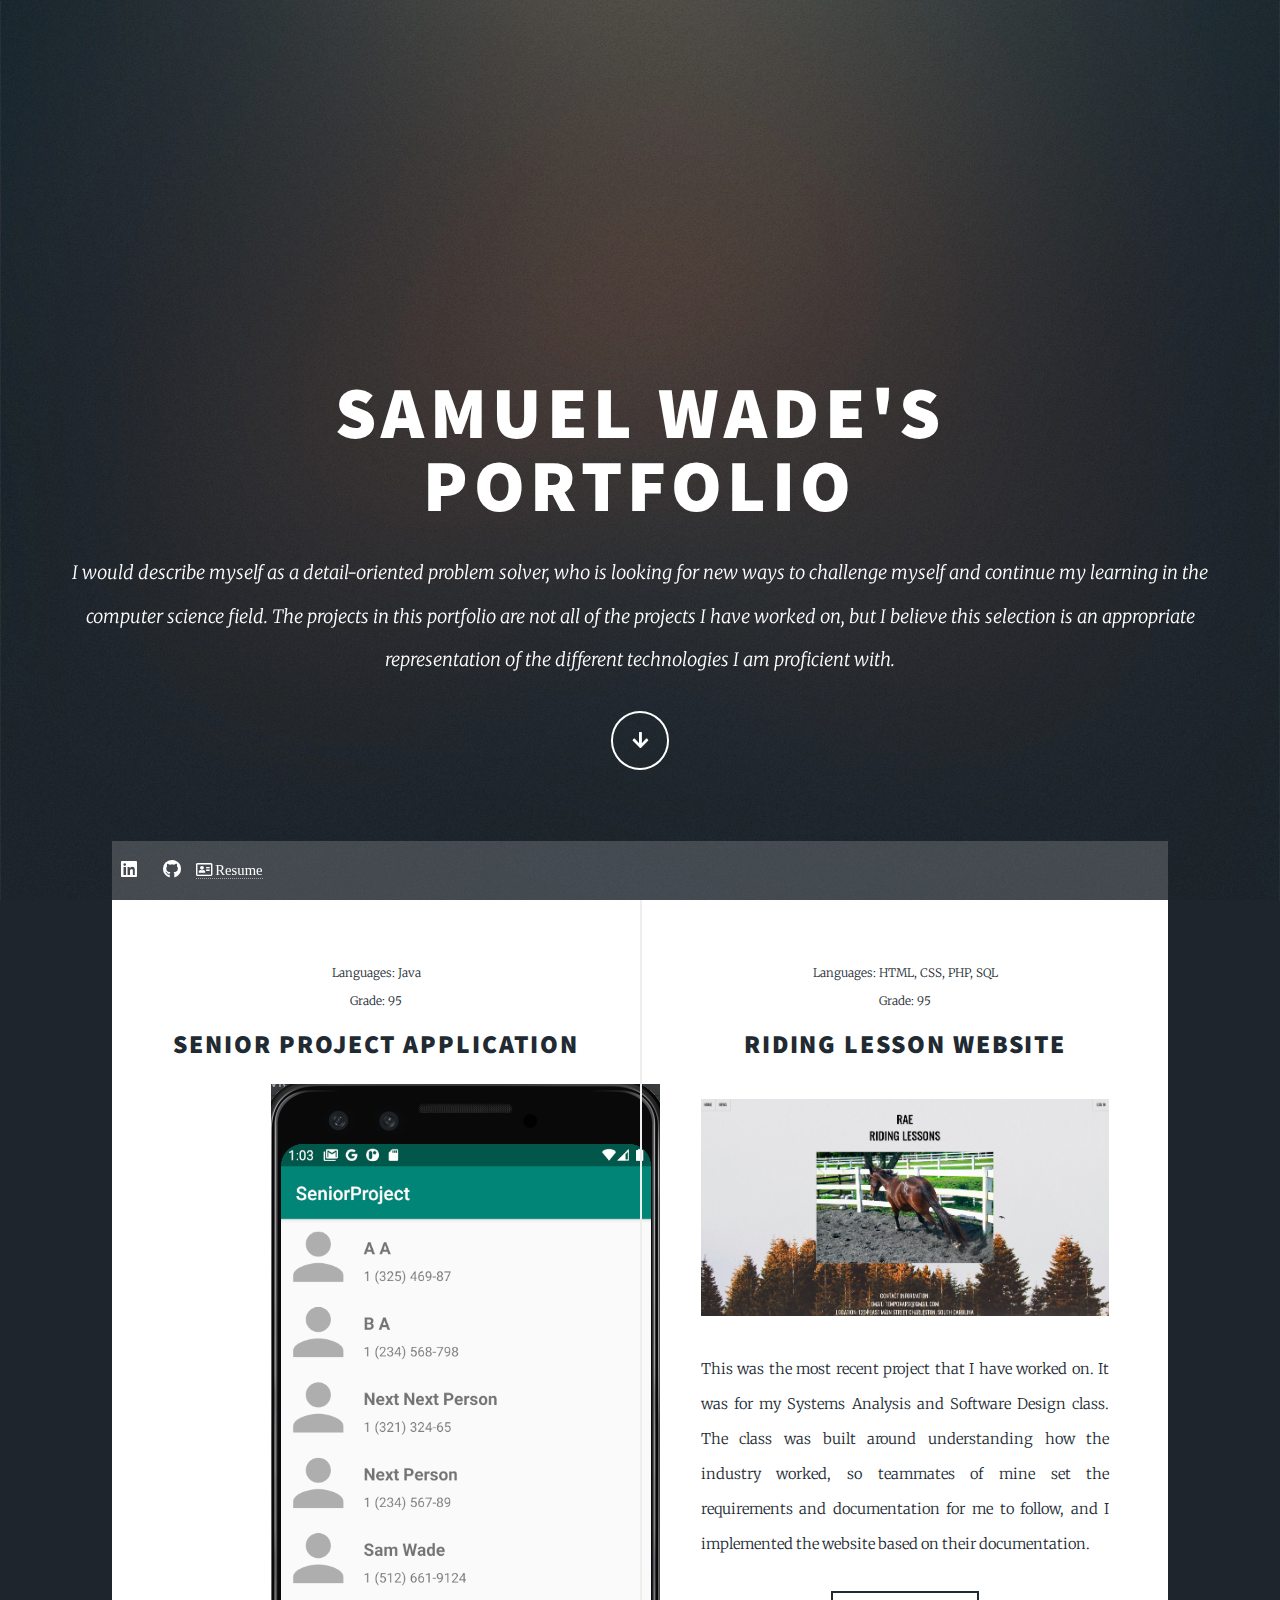
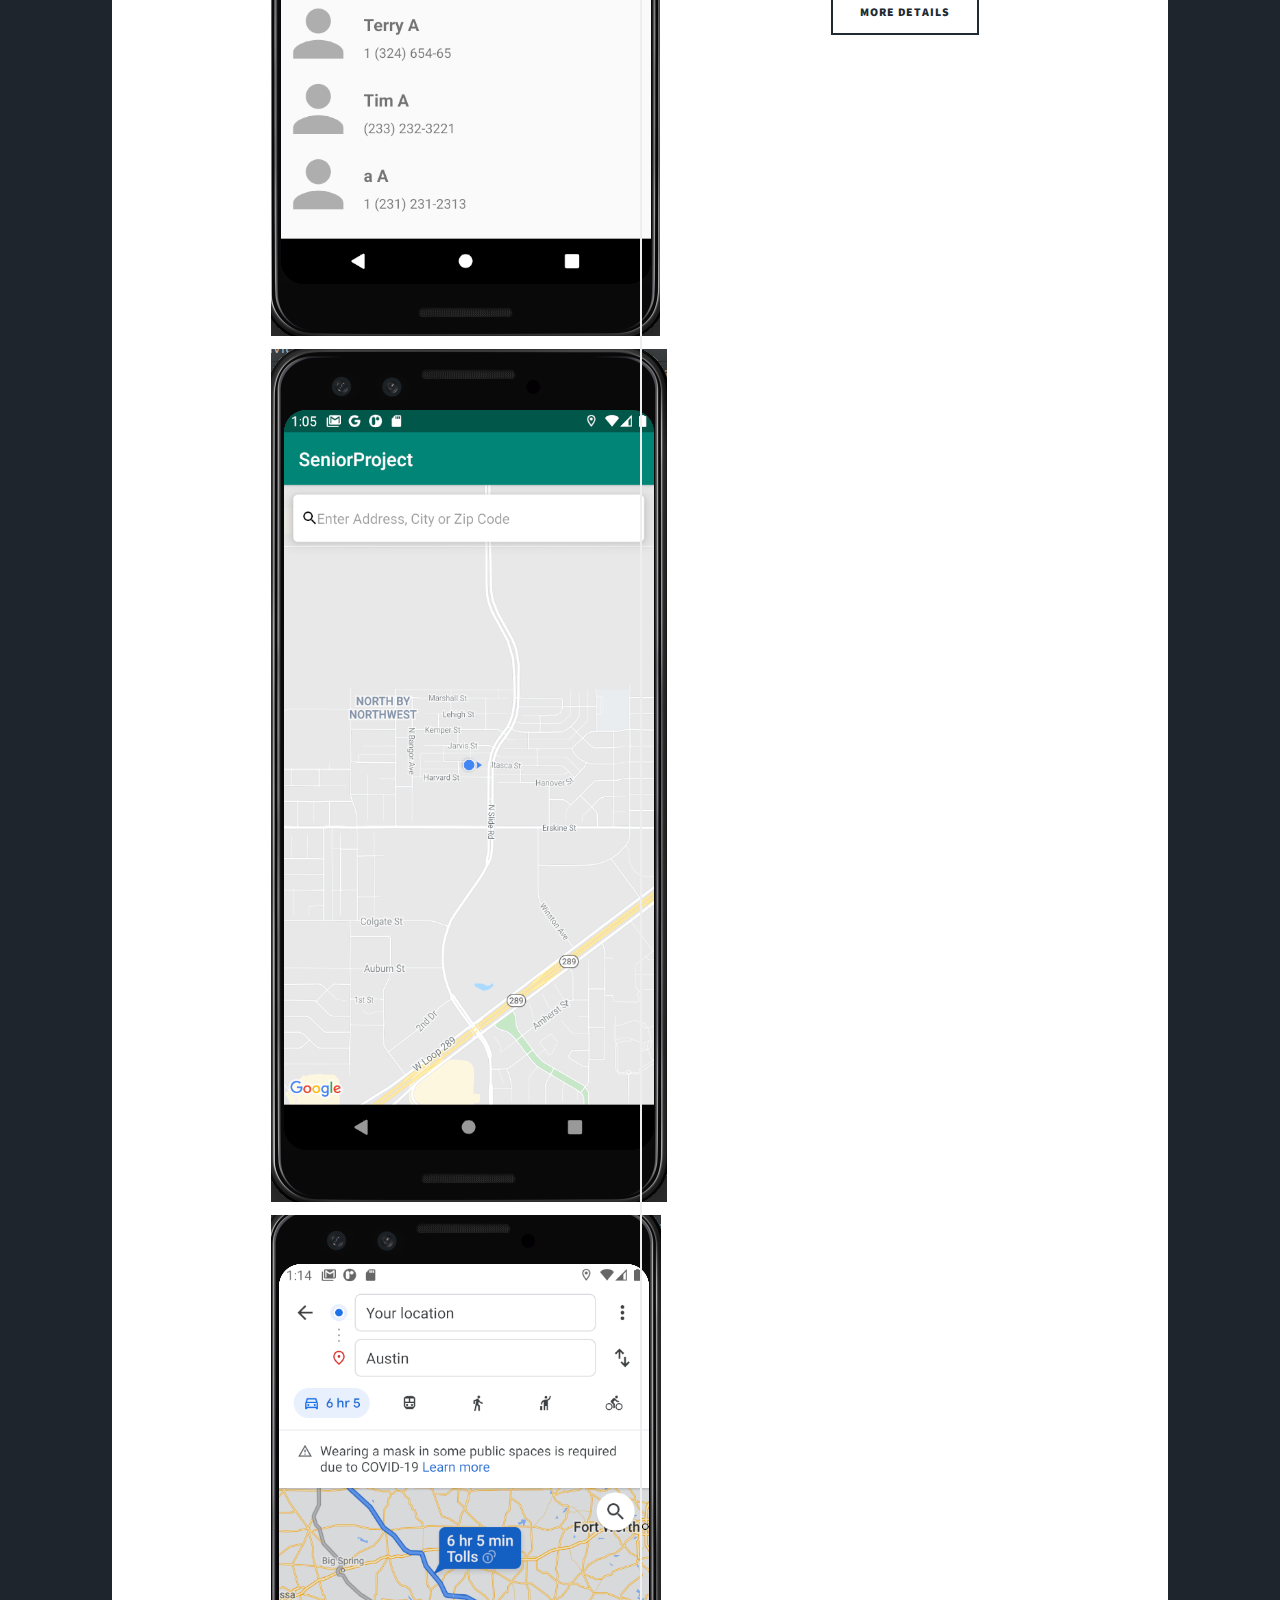
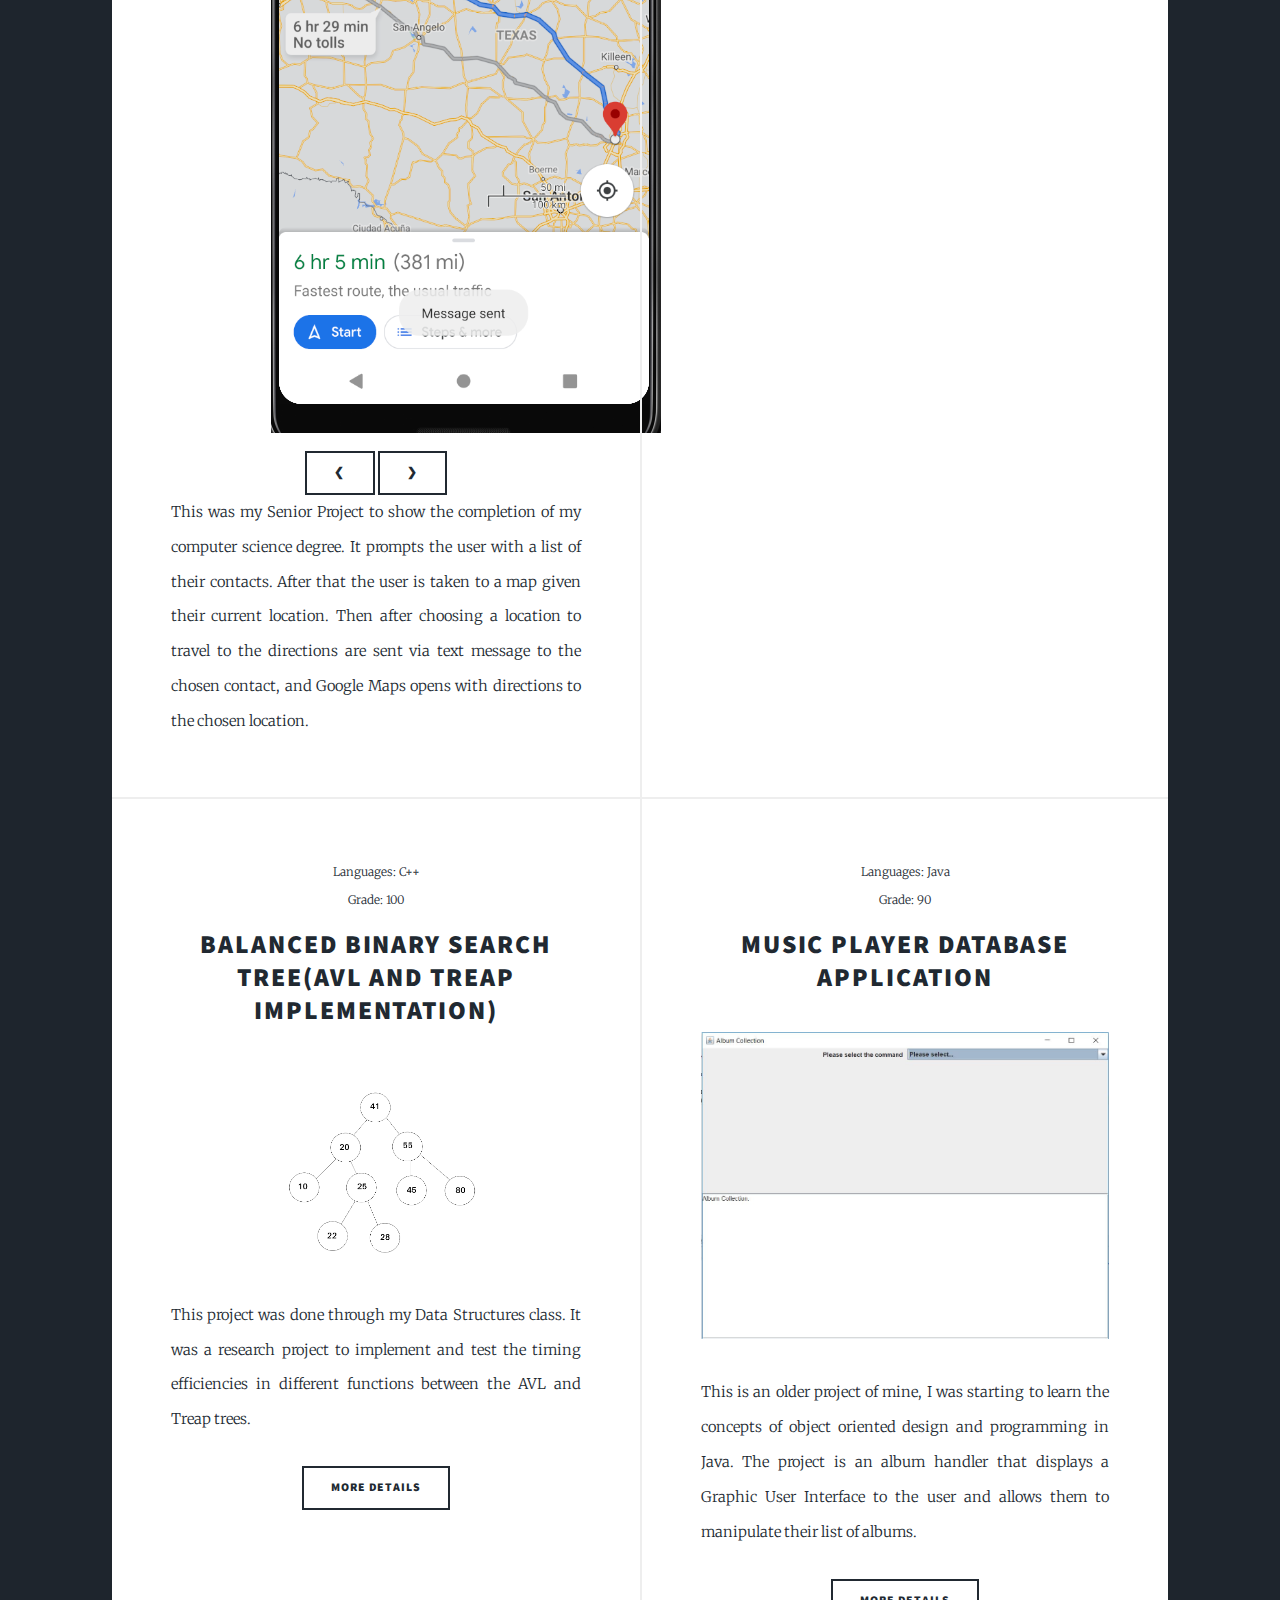
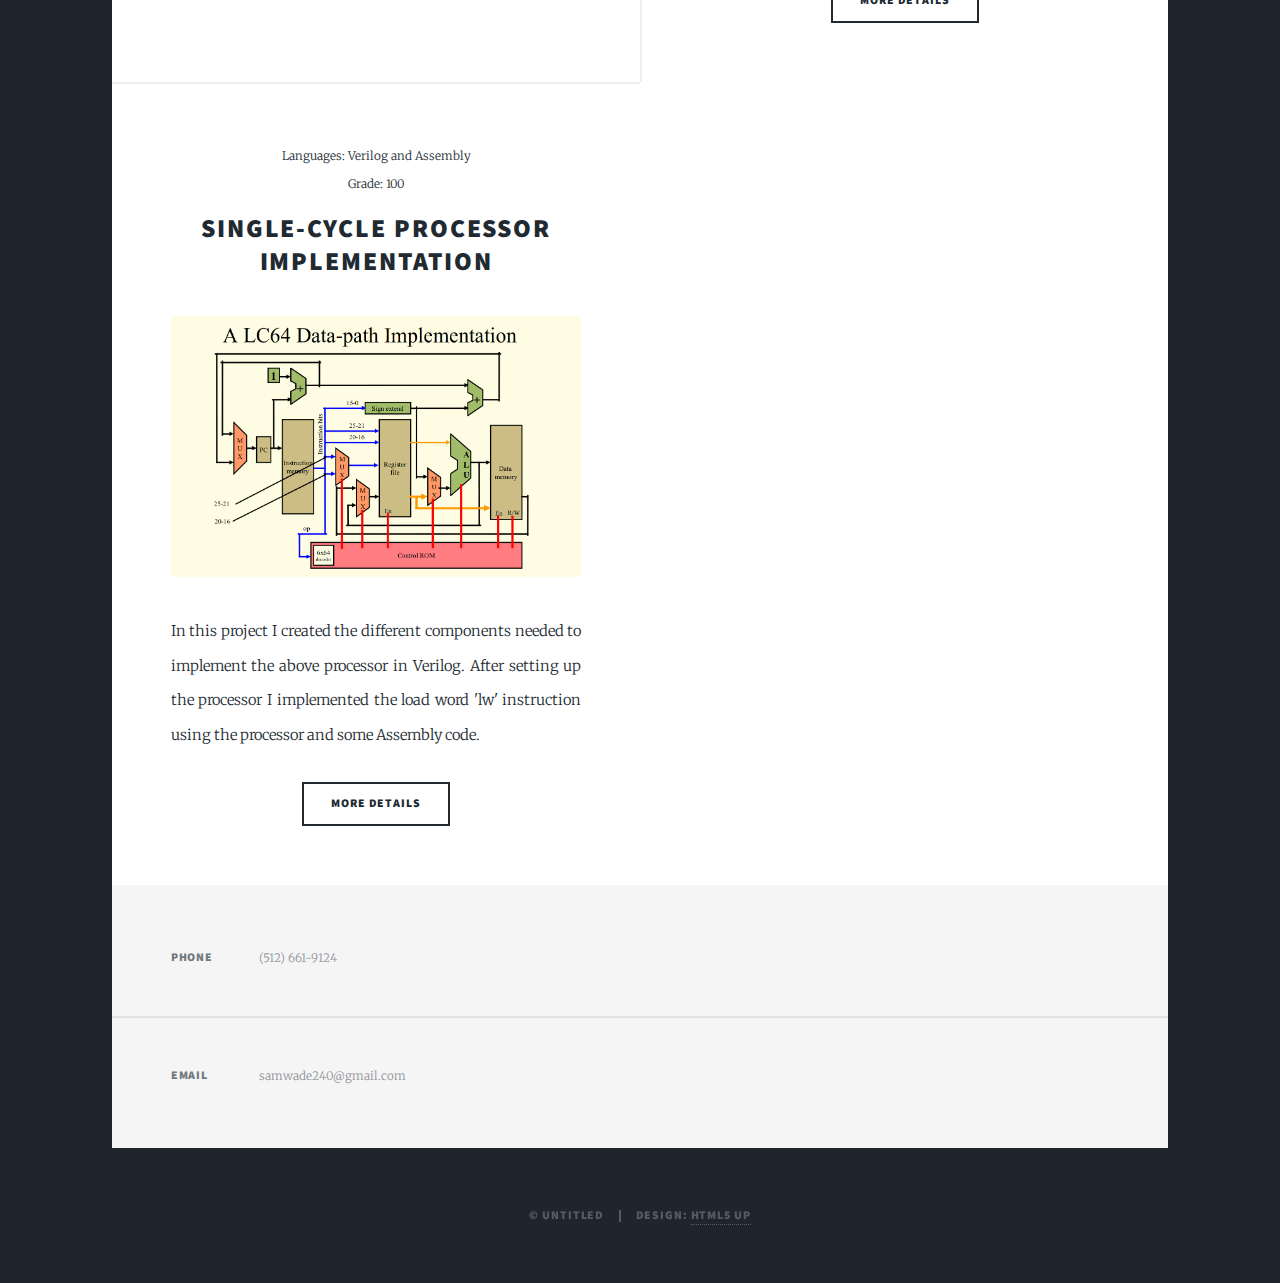
==== commit 11b996e3: "assets" ====
--- a/index.html
+++ b/index.html
@@ -46,6 +46,23 @@
 
 						<!-- Posts -->
 							<section class="posts">
+								<article>
+									<header>
+										<span class="date">Languages: Java <br> Grade: 95</span>
+										<h2>Senior Project Application<br /></h2>
+									</header>
+									<div class="w3-content w3-display-container" style="margin-left: 100px; padding-bottom: 5px;">
+										<img class="mySlides" src="images/seniorProject/SeniorProjectHome.png" class="images small">
+										<img class="mySlides" src="images/seniorProject/SeniorProjectMap.png" class="images small">
+										<img class="mySlides" src="images/seniorProject/SeniorProjectSuccess.png" class="images small">
+									  
+
+									  </div>									
+									  <button class="w3-button w3-black w3-display-left" onclick="plusDivs(-1)">&#10094;</button>
+									  <button class="w3-button w3-black w3-display-right" onclick="plusDivs(1)">&#10095;</button>
+									  <p>This was my Senior Project to show the completion of my computer science degree. It prompts the user with a list of their contacts. After that the user is taken to a map given their current location. Then after choosing a location to travel to the directions are sent via text message to the chosen contact, and Google Maps opens with directions to the chosen location.</p>
+
+								</article>
 								<article>
 									<header>
 										<span class="date">Languages: HTML, CSS, PHP, SQL <br> Grade: 95</span>
@@ -117,6 +134,8 @@
 				
 			</div>
 
+
+			
 		<!-- Scripts -->
 			<script src="assets/js/jquery.min.js"></script>
 			<script src="assets/js/jquery.scrollex.min.js"></script>
@@ -127,4 +146,5 @@
 			<script src="assets/js/main.js"></script>
 
 	</body>
-</html>+</html>
+
